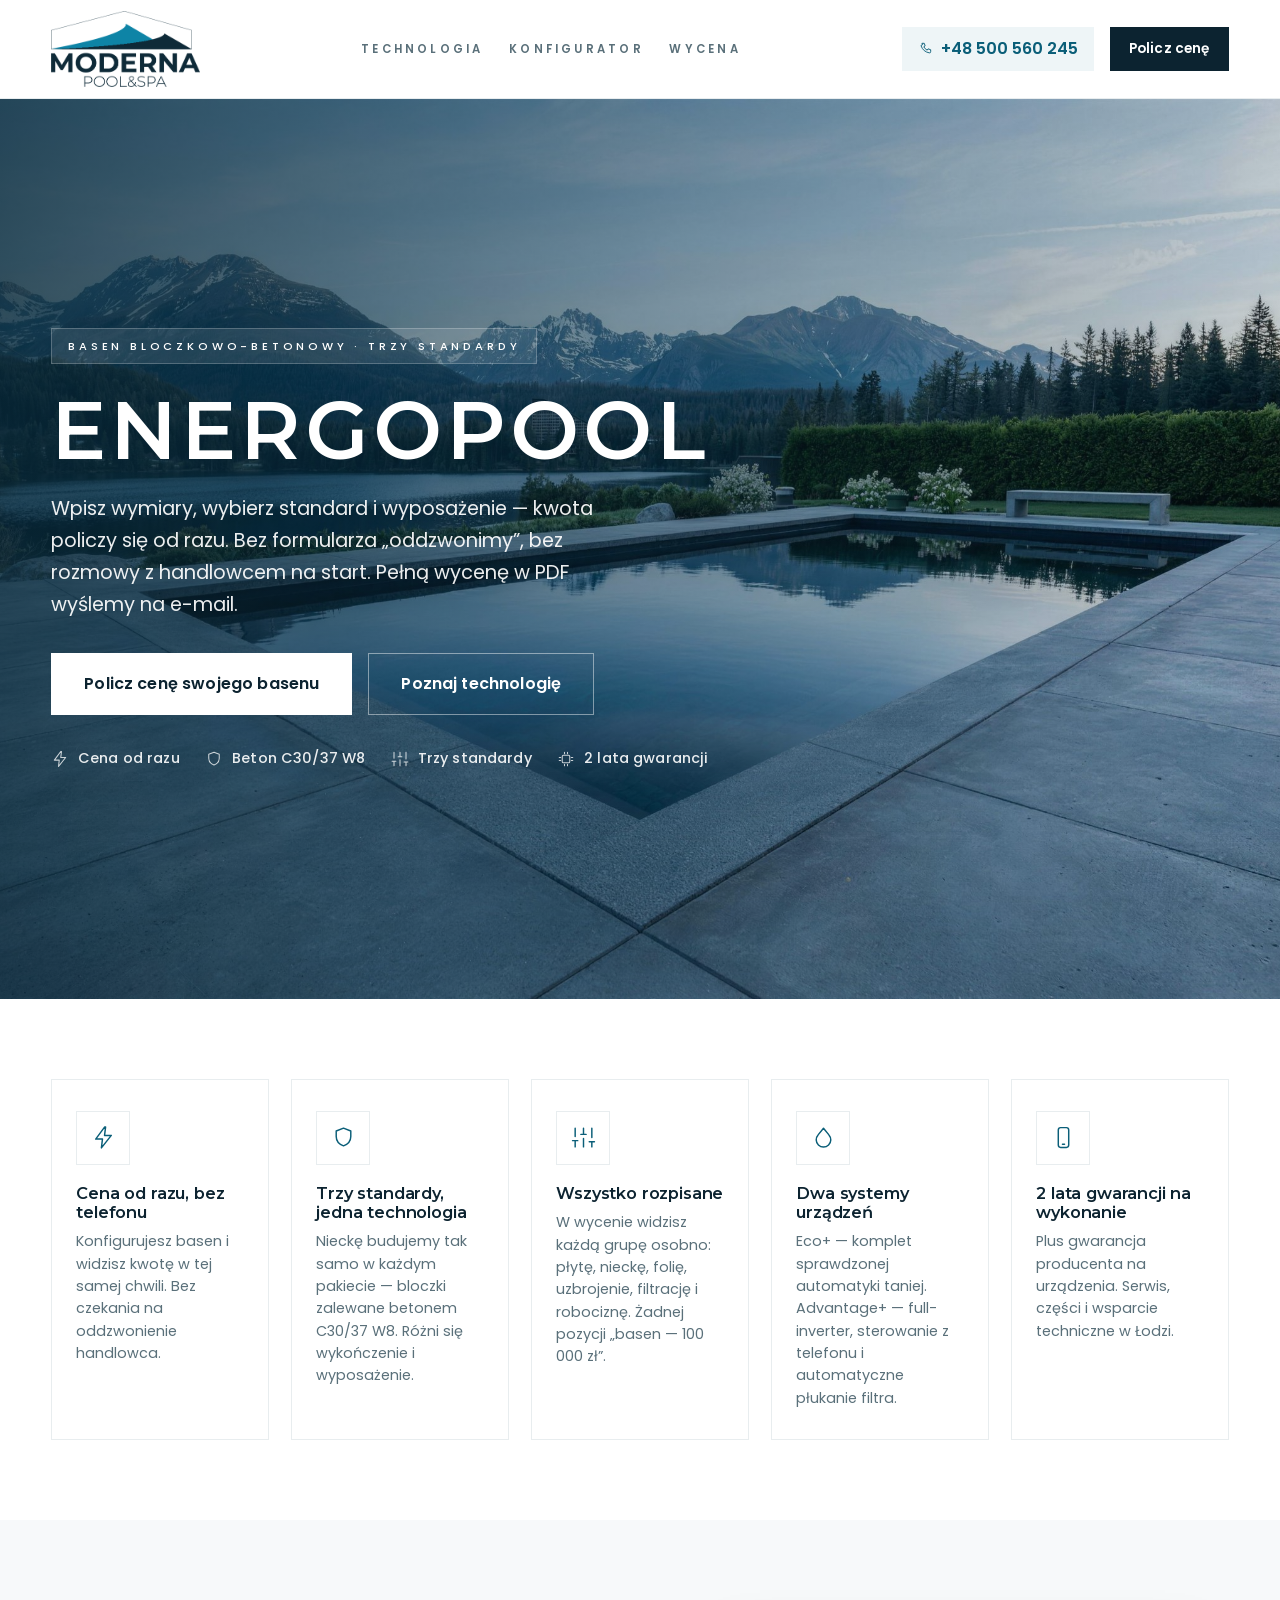
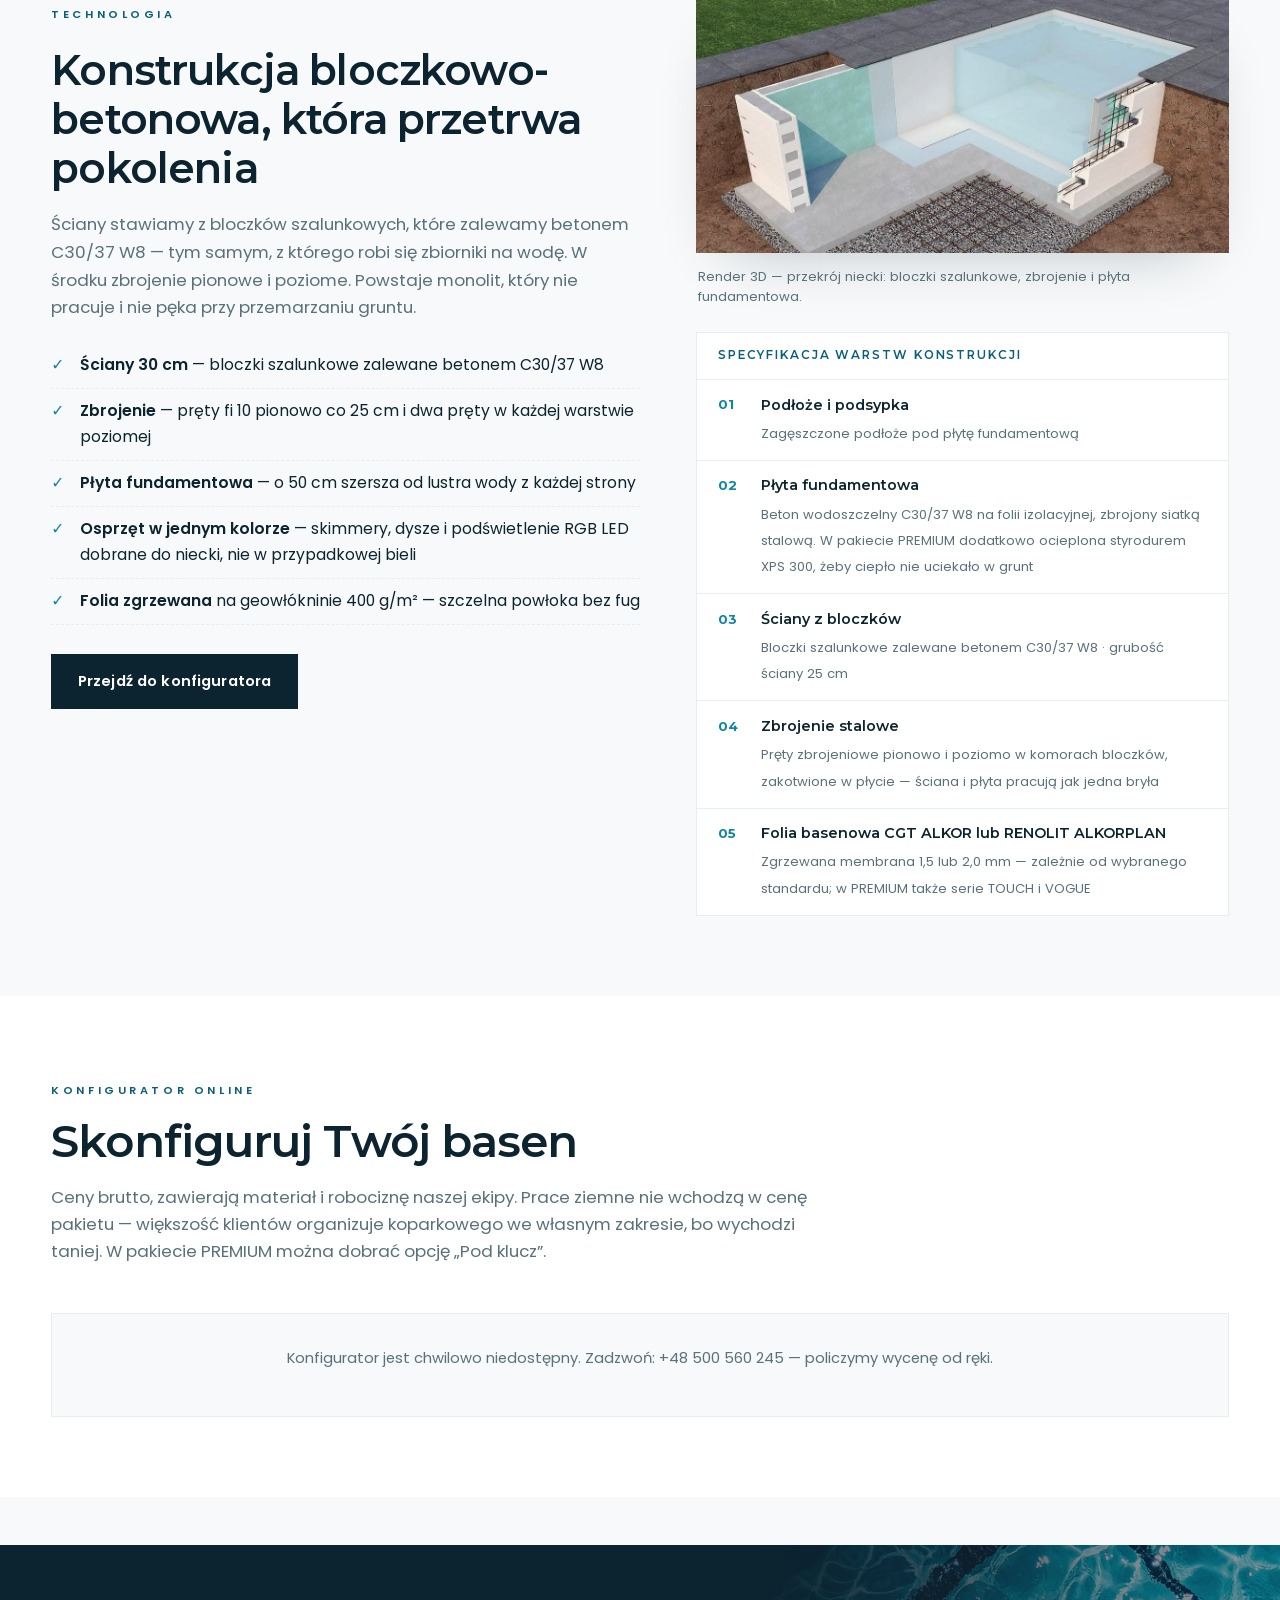
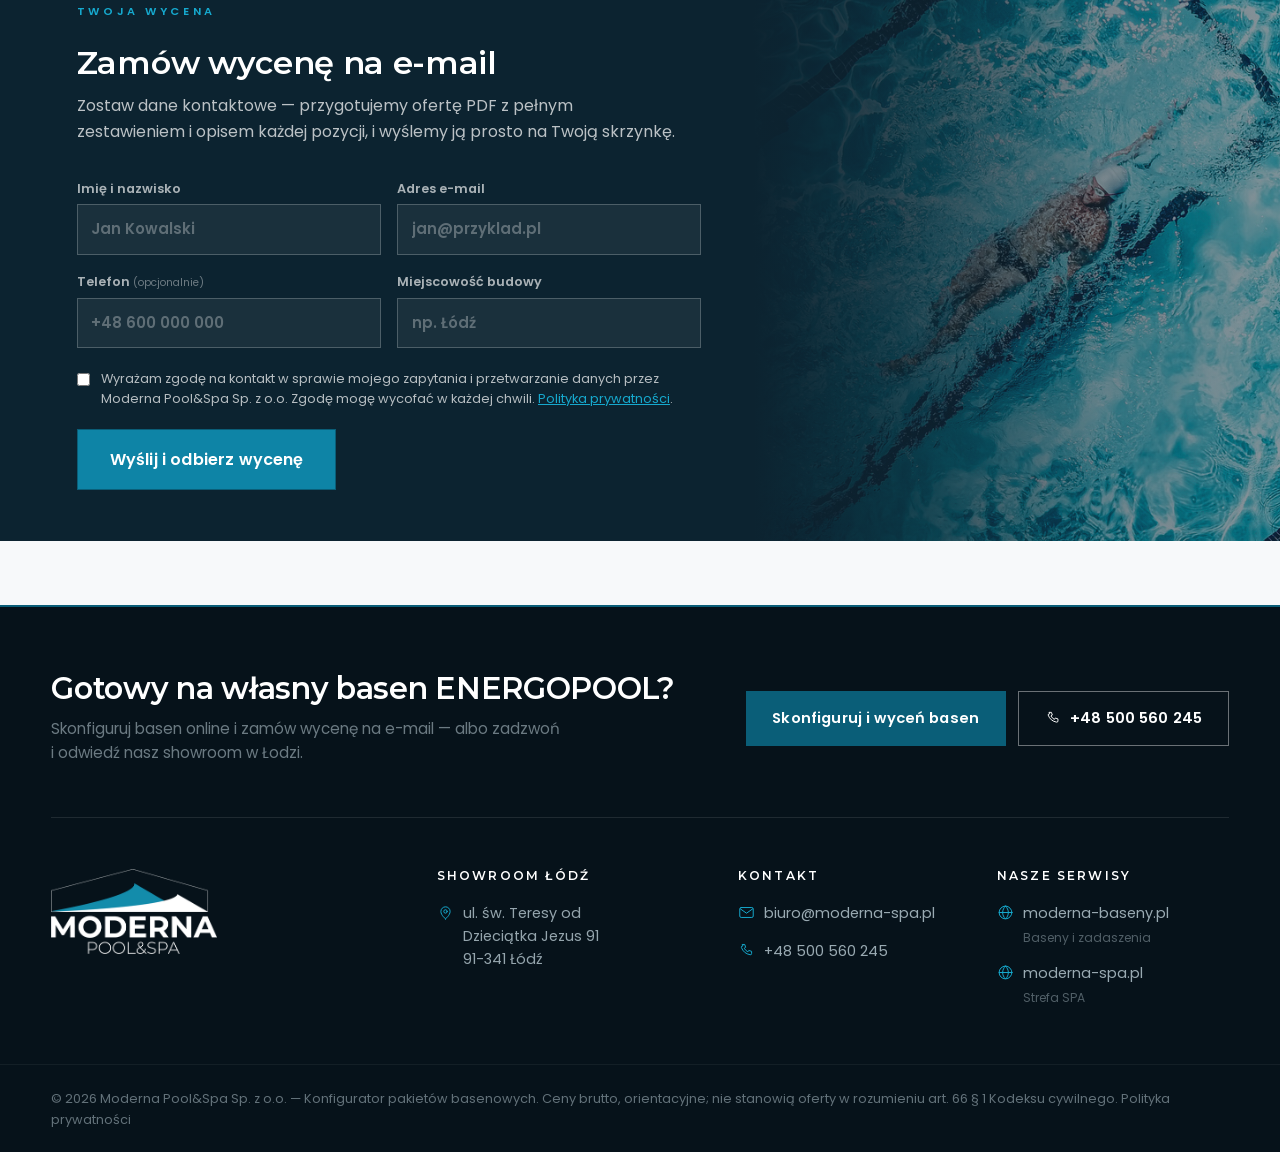
==== pakiety/index.html @ 6fb098bb "feat(pakiety): folie w basenie, wizualizatory CGT i RENOLIT, kolory osprzetu, poprawki UI - ZDJECIE " ====
<!DOCTYPE html>
<html lang="pl">
<head>
<meta charset="UTF-8">
<meta name="viewport" content="width=device-width, initial-scale=1.0">
<title>Baseny betonowe — trzy standardy, wycena online | Moderna Pool&amp;Spa</title>
<meta name="description" content="Basen bloczkowo-betonowy w trzech standardach: BASIC, STANDARD i PREMIUM. Skonfiguruj wymiary i wyposażenie, zobacz cenę od razu i odbierz pełną wycenę w PDF.">
<link rel="stylesheet" href="../assets/fonts/fonts.css">
<link rel="stylesheet" href="../styles.css?v=21">
<link rel="stylesheet" href="pakiety.css?v=5">
</head>
<body>

<!-- ================= HEADER ================= -->
<header class="site-header" id="top">
  <div class="container header-inner">
    <a href="#top" class="brand">
      <img src="../assets/logo-dark.png" alt="Moderna Pool&Spa" class="brand-mark">
    </a>
    <nav class="main-nav">
      <a href="#technologia">Technologia</a>
      <a href="#konfigurator">Konfigurator</a>
      <a href="#wycena">Wycena</a>
    </nav>
    <div class="header-actions">
      <a href="tel:+48500560245" class="header-phone">
        <span class="ico" data-icon="phone"></span> +48 500 560 245
      </a>
      <a href="#konfigurator" class="btn btn-primary btn-sm">Policz cenę</a>
    </div>
  </div>
</header>

<!-- ================= HERO ================= -->
<section class="hero" style="background-image:url('../assets/hero-energopool.jpg')">
  <div class="hero-overlay"></div>
  <div class="container">
    <div class="hero-content">
      <span class="hero-kicker">Basen bloczkowo-betonowy · trzy standardy</span>
      <h1>ENERGOPOOL</h1>
      <p class="hero-lead">Wpisz wymiary, wybierz standard i wyposażenie — kwota policzy się od razu.
        Bez formularza „oddzwonimy”, bez rozmowy z handlowcem na start. Pełną wycenę w PDF wyślemy na e-mail.</p>
      <div class="hero-cta">
        <a href="#konfigurator" class="btn btn-primary btn-lg">Policz cenę swojego basenu</a>
        <a href="#technologia" class="btn btn-ghost btn-lg">Poznaj technologię</a>
      </div>
      <ul class="hero-badges">
        <li><span class="ico" data-icon="bolt"></span> Cena od razu</li>
        <li><span class="ico" data-icon="shield"></span> Beton C30/37 W8</li>
        <li><span class="ico" data-icon="sliders"></span> Trzy standardy</li>
        <li><span class="ico" data-icon="cpu"></span> 2 lata gwarancji</li>
      </ul>
    </div>
  </div>
</section>

<!-- ================= FEATURES ================= -->
<section class="features">
  <div class="container">
    <div class="feature-grid">
      <div class="feature"><div class="f-ico"><span class="ico" data-icon="bolt"></span></div><h3>Cena od razu, bez telefonu</h3><p>Konfigurujesz basen i widzisz kwotę w tej samej chwili. Bez czekania na oddzwonienie handlowca.</p></div>
      <div class="feature"><div class="f-ico"><span class="ico" data-icon="shield"></span></div><h3>Trzy standardy, jedna technologia</h3><p>Nieckę budujemy tak samo w każdym pakiecie — bloczki zalewane betonem C30/37 W8. Różni się wykończenie i wyposażenie.</p></div>
      <div class="feature"><div class="f-ico"><span class="ico" data-icon="sliders"></span></div><h3>Wszystko rozpisane</h3><p>W wycenie widzisz każdą grupę osobno: płytę, nieckę, folię, uzbrojenie, filtrację i robociznę. Żadnej pozycji „basen — 100 000 zł”.</p></div>
      <div class="feature"><div class="f-ico"><span class="ico" data-icon="droplet"></span></div><h3>Dwa systemy urządzeń</h3><p>Eco+ — komplet sprawdzonej automatyki taniej. Advantage+ — full-inverter, sterowanie z telefonu i automatyczne płukanie filtra.</p></div>
      <div class="feature"><div class="f-ico"><span class="ico" data-icon="smartphone"></span></div><h3>2 lata gwarancji na wykonanie</h3><p>Plus gwarancja producenta na urządzenia. Serwis, części i wsparcie techniczne w Łodzi.</p></div>
    </div>
  </div>
</section>

<!-- ================= TECHNOLOGIA ================= -->
<section class="tech" id="technologia">
  <div class="container tech-inner">
    <div class="tech-text">
      <span class="section-kicker">Technologia</span>
      <h2>Konstrukcja bloczkowo-betonowa, która przetrwa pokolenia</h2>
      <p>Ściany stawiamy z bloczków szalunkowych, które zalewamy betonem C30/37 W8 — tym samym,
        z którego robi się zbiorniki na wodę. W środku zbrojenie pionowe i poziome. Powstaje monolit,
        który nie pracuje i nie pęka przy przemarzaniu gruntu.</p>
      <ul class="tech-list">
        <li><strong>Ściany 30 cm</strong> — bloczki szalunkowe zalewane betonem C30/37 W8</li>
        <li><strong>Zbrojenie</strong> — pręty fi 10 pionowo co 25 cm i dwa pręty w każdej warstwie poziomej</li>
        <li><strong>Płyta fundamentowa</strong> — o 50 cm szersza od lustra wody z każdej strony</li>
        <li><strong>Osprzęt w jednym kolorze</strong> — skimmery, dysze i podświetlenie RGB LED dobrane do niecki, nie w przypadkowej bieli</li>
        <li><strong>Folia zgrzewana</strong> na geowłókninie 400 g/m² — szczelna powłoka bez fug</li>
      </ul>
      <a href="#konfigurator" class="btn btn-primary">Przejdź do konfiguratora</a>
    </div>
    <div class="tech-media">
      <img src="../assets/konstrukcja.jpg" alt="Render 3D przekroju niecki basenowej w technologii bloczkowo-betonowej">
      <p class="tech-caption">Render 3D — przekrój niecki: bloczki szalunkowe, zbrojenie i płyta fundamentowa.</p>
      <div class="layers">
        <h4 class="layers-title">Specyfikacja warstw konstrukcji</h4>
        <ol class="layers-list">
          <li><span class="ln">01</span><div class="lc"><strong>Podłoże i podsypka</strong><span>Zagęszczone podłoże pod płytę fundamentową</span></div></li>
          <li><span class="ln">02</span><div class="lc"><strong>Płyta fundamentowa</strong><span>Beton wodoszczelny C30/37 W8 na folii izolacyjnej, zbrojony siatką stalową. W pakiecie PREMIUM dodatkowo ocieplona styrodurem XPS 300, żeby ciepło nie uciekało w grunt</span></div></li>
          <li><span class="ln">03</span><div class="lc"><strong>Ściany z bloczków</strong><span>Bloczki szalunkowe zalewane betonem C30/37 W8 · grubość ściany 25 cm</span></div></li>
          <li><span class="ln">04</span><div class="lc"><strong>Zbrojenie stalowe</strong><span>Pręty zbrojeniowe pionowo i poziomo w komorach bloczków, zakotwione w płycie — ściana i płyta pracują jak jedna bryła</span></div></li>
          <li><span class="ln">05</span><div class="lc"><strong>Folia basenowa CGT ALKOR lub RENOLIT ALKORPLAN</strong><span>Zgrzewana membrana 1,5 lub 2,0 mm — zależnie od wybranego standardu; w PREMIUM także serie TOUCH i VOGUE</span></div></li>
        </ol>
      </div>
    </div>
  </div>
</section>

<!-- ================= KONFIGURATOR ================= -->
<section class="configurator" id="konfigurator">
  <div class="container">
    <div class="section-head">
      <span class="section-kicker">Konfigurator online</span>
      <h2>Skonfiguruj Twój basen</h2>
      <p>Ceny brutto, zawierają materiał i robociznę naszej ekipy. Prace ziemne nie wchodzą w cenę
        pakietu — większość klientów organizuje koparkowego we własnym zakresie, bo wychodzi taniej.
        W pakiecie PREMIUM można dobrać opcję „Pod klucz”.</p>
    </div>

    <div class="config-layout">
      <div class="config-main" id="kroki">
        <!-- Kroki renderuje pakiety.js po pobraniu katalogu z API -->
        <div class="step pk-loading" id="ladowanie"><p class="step-sub">Wczytuję konfigurator…</p></div>
      </div>
    </div>
  </div>
</section>

<!-- Pasek ceny — trzyma się dołu ekranu, żeby kwota była widoczna przy każdym kroku.
     Zastępuje boczną kolumnę, która nie mieści się w układzie pełnej szerokości. -->
<div class="pk-pasek" id="pasekCeny" hidden>
  <div class="container pk-pasek-inner">
    <div class="pk-pasek-opis">
      <strong id="sumStandard">ENERGOPOOL</strong>
      <span id="sumWymiar">—</span>
    </div>
    <div class="pk-pasek-cena">
      <span>Razem brutto</span>
      <strong id="sumBrutto">—</strong>
    </div>
    <a href="#wycena" class="btn btn-primary">Odbierz wycenę w PDF</a>
  </div>
  <div class="lead-err sum-err" id="sumErr" hidden></div>
</div>

<!-- ================= ZAMÓWIENIE WYCENY ================= -->
<section class="pk-order" id="wycena">
  <div class="container">
    <div class="order-cta">
      <div class="order-inner">
        <div class="order-head">
          <span class="section-kicker">Twoja wycena</span>
          <h3>Zamów wycenę na e-mail</h3>
          <p id="ordPodsumowanie">Zostaw dane kontaktowe — przygotujemy ofertę PDF z pełnym zestawieniem
            i opisem każdej pozycji, i wyślemy ją prosto na Twoją skrzynkę.</p>
        </div>

        <form class="order-form" id="orderForm" novalidate>
          <!-- honeypot anty-bot: niewidoczny dla ludzi; boty wypełniają to pole → serwer odrzuca -->
          <input type="text" id="ordFirma" name="firma" tabindex="-1" autocomplete="off" aria-hidden="true"
                 style="position:absolute;left:-9999px;width:1px;height:1px;opacity:0;pointer-events:none">
          <div class="order-fields">
            <label>Imię i nazwisko
              <input type="text" id="ordName" autocomplete="name" placeholder="Jan Kowalski"></label>
            <label>Adres e-mail
              <input type="email" id="ordEmail" autocomplete="email" placeholder="jan@przyklad.pl"></label>
            <label>Telefon <small>(opcjonalnie)</small>
              <input type="tel" id="ordPhone" autocomplete="tel" placeholder="+48 600 000 000"></label>
            <label>Miejscowość budowy
              <input type="text" id="ordLoc" autocomplete="address-level2" placeholder="np. Łódź"></label>
          </div>
          <label class="consent"><input type="checkbox" id="ordRodo">
            <span>Wyrażam zgodę na kontakt w sprawie mojego zapytania i przetwarzanie danych przez
              Moderna Pool&amp;Spa Sp. z o.o. Zgodę mogę wycofać w każdej chwili.
              <a href="../polityka-prywatnosci.html" target="_blank" rel="noopener">Polityka prywatności</a>.</span>
          </label>
          <div class="lead-err" id="ordErr" hidden></div>
          <button type="submit" class="btn btn-primary btn-lg" id="ordSubmit">Wyślij i odbierz wycenę</button>
        </form>

        <div class="order-done" id="orderDone" hidden>
          <h3>Sprawdź skrzynkę e-mail</h3>
          <p>Wysłaliśmy do Ciebie wiadomość z linkiem potwierdzającym. Kliknij go, a od razu prześlemy
             pełną ofertę PDF dla konfiguracji, którą wybrałeś. Zajrzyj też do folderu SPAM.</p>
        </div>
      </div>
      <div class="order-media"></div>
    </div>
  </div>
</section>

<!-- ================= STOPKA ================= -->
<footer class="site-footer">
  <div class="container">
    <div class="footer-cta">
      <div class="footer-cta-text">
        <h3>Gotowy na własny basen ENERGOPOOL?</h3>
        <p>Skonfiguruj basen online i&nbsp;zamów wycenę na e-mail — albo zadzwoń i&nbsp;odwiedź nasz showroom w&nbsp;Łodzi.</p>
      </div>
      <div class="footer-cta-actions">
        <a href="#konfigurator" class="btn btn-primary">Skonfiguruj i wyceń basen</a>
        <a href="tel:+48500560245" class="btn btn-ghost"><span class="ico" data-icon="phone"></span> +48 500 560 245</a>
      </div>
    </div>
  </div>
  <div class="container footer-inner">
    <div class="footer-brand">
      <img src="../assets/img_002.png" alt="Moderna Pool&Spa" class="brand-mark">
    </div>
    <div class="footer-col">
      <h4>Showroom Łódź</h4>
      <div class="footer-addr">
        <span class="ico" data-icon="pin"></span>
        <address>ul. św. Teresy od Dzieciątka&nbsp;Jezus&nbsp;91<br>91-341 Łódź</address>
      </div>
    </div>
    <div class="footer-col">
      <h4>Kontakt</h4>
      <ul class="footer-list">
        <li><span class="ico" data-icon="mail"></span><a href="mailto:biuro@moderna-spa.pl">biuro@moderna-spa.pl</a></li>
        <li><span class="ico" data-icon="phone"></span><a href="tel:+48500560245">+48 500 560 245</a></li>
      </ul>
    </div>
    <div class="footer-col">
      <h4>Nasze serwisy</h4>
      <ul class="footer-list">
        <li><span class="ico" data-icon="globe"></span><a class="footer-site" href="https://moderna-baseny.pl" target="_blank" rel="noopener">moderna-baseny.pl<small>Baseny i zadaszenia</small></a></li>
        <li><span class="ico" data-icon="globe"></span><a class="footer-site" href="https://moderna-spa.pl" target="_blank" rel="noopener">moderna-spa.pl<small>Strefa SPA</small></a></li>
      </ul>
    </div>
  </div>
  <div class="footer-bottom"><div class="container">
    © <span id="year"></span> Moderna Pool&amp;Spa Sp. z o.o. — Konfigurator pakietów basenowych.
    Ceny brutto, orientacyjne; nie stanowią oferty w rozumieniu art. 66 § 1 Kodeksu cywilnego.
    <a href="../polityka-prywatnosci.html">Polityka prywatności</a>
  </div></div>
</footer>

<script src="pakiety.js?v=6"></script>
</body>
</html>
---- assets/fonts/fonts.css ----
/* Montserrat 500 latin-ext */
@font-face {
  font-family: 'Montserrat';
  font-style: normal;
  font-weight: 500;
  font-display: swap;
  src: url(./montserrat-500-latin-ext.woff2) format('woff2');
  unicode-range: U+0100-02BA, U+02BD-02C5, U+02C7-02CC, U+02CE-02D7, U+02DD-02FF, U+0304, U+0308, U+0329, U+1D00-1DBF, U+1E00-1E9F, U+1EF2-1EFF, U+2020, U+20A0-20AB, U+20AD-20C0, U+2113, U+2C60-2C7F, U+A720-A7FF;
}
/* Montserrat 500 latin */
@font-face {
  font-family: 'Montserrat';
  font-style: normal;
  font-weight: 500;
  font-display: swap;
  src: url(./montserrat-500-latin.woff2) format('woff2');
  unicode-range: U+0000-00FF, U+0131, U+0152-0153, U+02BB-02BC, U+02C6, U+02DA, U+02DC, U+0304, U+0308, U+0329, U+2000-206F, U+20AC, U+2122, U+2191, U+2193, U+2212, U+2215, U+FEFF, U+FFFD;
}
/* Montserrat 600 latin-ext */
@font-face {
  font-family: 'Montserrat';
  font-style: normal;
  font-weight: 600;
  font-display: swap;
  src: url(./montserrat-600-latin-ext.woff2) format('woff2');
  unicode-range: U+0100-02BA, U+02BD-02C5, U+02C7-02CC, U+02CE-02D7, U+02DD-02FF, U+0304, U+0308, U+0329, U+1D00-1DBF, U+1E00-1E9F, U+1EF2-1EFF, U+2020, U+20A0-20AB, U+20AD-20C0, U+2113, U+2C60-2C7F, U+A720-A7FF;
}
/* Montserrat 600 latin */
@font-face {
  font-family: 'Montserrat';
  font-style: normal;
  font-weight: 600;
  font-display: swap;
  src: url(./montserrat-600-latin.woff2) format('woff2');
  unicode-range: U+0000-00FF, U+0131, U+0152-0153, U+02BB-02BC, U+02C6, U+02DA, U+02DC, U+0304, U+0308, U+0329, U+2000-206F, U+20AC, U+2122, U+2191, U+2193, U+2212, U+2215, U+FEFF, U+FFFD;
}
/* Montserrat 700 latin-ext */
@font-face {
  font-family: 'Montserrat';
  font-style: normal;
  font-weight: 700;
  font-display: swap;
  src: url(./montserrat-700-latin-ext.woff2) format('woff2');
  unicode-range: U+0100-02BA, U+02BD-02C5, U+02C7-02CC, U+02CE-02D7, U+02DD-02FF, U+0304, U+0308, U+0329, U+1D00-1DBF, U+1E00-1E9F, U+1EF2-1EFF, U+2020, U+20A0-20AB, U+20AD-20C0, U+2113, U+2C60-2C7F, U+A720-A7FF;
}
/* Montserrat 700 latin */
@font-face {
  font-family: 'Montserrat';
  font-style: normal;
  font-weight: 700;
  font-display: swap;
  src: url(./montserrat-700-latin.woff2) format('woff2');
  unicode-range: U+0000-00FF, U+0131, U+0152-0153, U+02BB-02BC, U+02C6, U+02DA, U+02DC, U+0304, U+0308, U+0329, U+2000-206F, U+20AC, U+2122, U+2191, U+2193, U+2212, U+2215, U+FEFF, U+FFFD;
}
/* Poppins 300 latin-ext */
@font-face {
  font-family: 'Poppins';
  font-style: normal;
  font-weight: 300;
  font-display: swap;
  src: url(./poppins-300-latin-ext.woff2) format('woff2');
  unicode-range: U+0100-02BA, U+02BD-02C5, U+02C7-02CC, U+02CE-02D7, U+02DD-02FF, U+0304, U+0308, U+0329, U+1D00-1DBF, U+1E00-1E9F, U+1EF2-1EFF, U+2020, U+20A0-20AB, U+20AD-20C0, U+2113, U+2C60-2C7F, U+A720-A7FF;
}
/* Poppins 300 latin */
@font-face {
  font-family: 'Poppins';
  font-style: normal;
  font-weight: 300;
  font-display: swap;
  src: url(./poppins-300-latin.woff2) format('woff2');
  unicode-range: U+0000-00FF, U+0131, U+0152-0153, U+02BB-02BC, U+02C6, U+02DA, U+02DC, U+0304, U+0308, U+0329, U+2000-206F, U+20AC, U+2122, U+2191, U+2193, U+2212, U+2215, U+FEFF, U+FFFD;
}
/* Poppins 400 latin-ext */
@font-face {
  font-family: 'Poppins';
  font-style: normal;
  font-weight: 400;
  font-display: swap;
  src: url(./poppins-400-latin-ext.woff2) format('woff2');
  unicode-range: U+0100-02BA, U+02BD-02C5, U+02C7-02CC, U+02CE-02D7, U+02DD-02FF, U+0304, U+0308, U+0329, U+1D00-1DBF, U+1E00-1E9F, U+1EF2-1EFF, U+2020, U+20A0-20AB, U+20AD-20C0, U+2113, U+2C60-2C7F, U+A720-A7FF;
}
/* Poppins 400 latin */
@font-face {
  font-family: 'Poppins';
  font-style: normal;
  font-weight: 400;
  font-display: swap;
  src: url(./poppins-400-latin.woff2) format('woff2');
  unicode-range: U+0000-00FF, U+0131, U+0152-0153, U+02BB-02BC, U+02C6, U+02DA, U+02DC, U+0304, U+0308, U+0329, U+2000-206F, U+20AC, U+2122, U+2191, U+2193, U+2212, U+2215, U+FEFF, U+FFFD;
}
/* Poppins 500 latin-ext */
@font-face {
  font-family: 'Poppins';
  font-style: normal;
  font-weight: 500;
  font-display: swap;
  src: url(./poppins-500-latin-ext.woff2) format('woff2');
  unicode-range: U+0100-02BA, U+02BD-02C5, U+02C7-02CC, U+02CE-02D7, U+02DD-02FF, U+0304, U+0308, U+0329, U+1D00-1DBF, U+1E00-1E9F, U+1EF2-1EFF, U+2020, U+20A0-20AB, U+20AD-20C0, U+2113, U+2C60-2C7F, U+A720-A7FF;
}
/* Poppins 500 latin */
@font-face {
  font-family: 'Poppins';
  font-style: normal;
  font-weight: 500;
  font-display: swap;
  src: url(./poppins-500-latin.woff2) format('woff2');
  unicode-range: U+0000-00FF, U+0131, U+0152-0153, U+02BB-02BC, U+02C6, U+02DA, U+02DC, U+0304, U+0308, U+0329, U+2000-206F, U+20AC, U+2122, U+2191, U+2193, U+2212, U+2215, U+FEFF, U+FFFD;
}
/* Poppins 600 latin-ext */
@font-face {
  font-family: 'Poppins';
  font-style: normal;
  font-weight: 600;
  font-display: swap;
  src: url(./poppins-600-latin-ext.woff2) format('woff2');
  unicode-range: U+0100-02BA, U+02BD-02C5, U+02C7-02CC, U+02CE-02D7, U+02DD-02FF, U+0304, U+0308, U+0329, U+1D00-1DBF, U+1E00-1E9F, U+1EF2-1EFF, U+2020, U+20A0-20AB, U+20AD-20C0, U+2113, U+2C60-2C7F, U+A720-A7FF;
}
/* Poppins 600 latin */
@font-face {
  font-family: 'Poppins';
  font-style: normal;
  font-weight: 600;
  font-display: swap;
  src: url(./poppins-600-latin.woff2) format('woff2');
  unicode-range: U+0000-00FF, U+0131, U+0152-0153, U+02BB-02BC, U+02C6, U+02DA, U+02DC, U+0304, U+0308, U+0329, U+2000-206F, U+20AC, U+2122, U+2191, U+2193, U+2212, U+2215, U+FEFF, U+FFFD;
}
---- styles.css ----
/* ====================== ENERGOPOOL — styl ====================== */
:root{
  --teal:#0E84A6;
  --teal-d:#0A5E78;
  --teal-l:#16A9CE;
  --teal-bg:#EEF5F7;
  --ink:#0C2330;
  --ink-soft:#5A707A;
  --line:#E8EDEF;
  --white:#fff;
  --bg:#F7F9FA;
  --footer:#06121A;
  --gold:#C9A24B;
  --shadow:0 24px 60px -34px rgba(8,28,38,.32);
  --shadow-sm:0 10px 30px -18px rgba(8,28,38,.28);
  --radius:0;
  --radius-lg:0;
}
*{box-sizing:border-box;margin:0;padding:0}
html{scroll-behavior:smooth}
body{
  font-family:'Poppins',system-ui,sans-serif;
  color:var(--ink);background:var(--bg);line-height:1.65;font-weight:400;
  -webkit-font-smoothing:antialiased;
}
h1,h2,h3,h4{font-family:'Montserrat',sans-serif;font-weight:600;line-height:1.18;letter-spacing:-.01em}
img{max-width:100%;display:block}
a{color:inherit;text-decoration:none}
.container{width:min(1600px,92vw);margin:0 auto}

/* ---------- ikony ---------- */
.ico{display:inline-flex;align-items:center;justify-content:center;line-height:0;flex:none}
.ico svg{width:1.1em;height:1.1em;display:block}

/* ---------- buttons ---------- */
.btn{
  display:inline-flex;align-items:center;justify-content:center;gap:.55rem;
  font-family:'Poppins',sans-serif;font-weight:600;font-size:.92rem;letter-spacing:.01em;
  padding:.9rem 1.6rem;border-radius:0;border:1px solid transparent;
  cursor:pointer;transition:.22s ease;white-space:nowrap;
}
.btn-lg{padding:1.05rem 2rem;font-size:1rem}
.btn-sm{padding:.62rem 1.15rem;font-size:.85rem}
.btn-block{width:100%}
.btn-primary{background:var(--ink);color:#fff}
.btn-primary:hover{background:var(--teal-d)}
.btn-ghost{background:transparent;color:var(--ink);border-color:var(--line)}
.btn-ghost:hover{border-color:var(--ink);background:transparent}
.hero .btn-primary{background:#fff;color:var(--ink)}
.hero .btn-primary:hover{background:rgba(255,255,255,.86)}
.hero .btn-ghost{color:#fff;border-color:rgba(255,255,255,.45)}
.hero .btn-ghost:hover{background:rgba(255,255,255,.1);border-color:#fff}

/* ---------- header ---------- */
.site-header{
  position:sticky;top:0;z-index:50;background:rgba(255,255,255,.92);
  backdrop-filter:blur(10px);border-bottom:1px solid var(--line);
}
.header-inner{display:flex;align-items:center;justify-content:space-between;padding:.7rem 0}
.brand{display:flex;align-items:center;gap:.6rem}
.brand-mark{height:76px;width:auto}
.brand-text{font-family:'Montserrat',sans-serif;font-weight:800;font-size:1.05rem;letter-spacing:.04em;color:var(--ink);line-height:1}
.brand-text span{display:block;font-size:.62rem;font-weight:600;letter-spacing:.22em;color:var(--teal)}
.brand-text.light{color:#fff}
.main-nav{display:flex;gap:1.6rem}
.main-nav a{text-transform:uppercase;letter-spacing:.28em;font-size:.72rem;font-weight:600;color:var(--ink-soft)}
.main-nav a:hover{color:var(--teal)}
.header-actions{display:flex;align-items:center;gap:1rem}
.header-phone{display:inline-flex;align-items:center;gap:.4rem;font-weight:700;color:var(--teal-d);background:var(--teal-bg);padding:.55rem 1rem;border-radius:0}
.header-phone .ico{font-size:.9rem}

/* ---------- hero ---------- */
/* Hero zawsze na pełną wysokość ekranu — obraz nie jest przycinany do wąskiego pasa.
   min-height (nie height) pozwala urosnąć, gdy treść jest wyższa niż ekran (mobile). */
.hero{position:relative;background-size:cover;background-position:center;color:#fff;padding:2.5rem 0;min-height:100vh;min-height:100dvh;display:flex;align-items:center}
.hero-overlay{position:absolute;inset:0;background:linear-gradient(105deg,rgba(8,40,55,.82) 0%,rgba(8,40,55,.45) 48%,rgba(8,40,55,.15) 100%)}
.hero .container{position:relative}
.hero-content{max-width:880px}
.hero-kicker{display:inline-block;text-transform:uppercase;letter-spacing:.34em;font-size:.7rem;font-weight:500;background:rgba(255,255,255,.1);border:1px solid rgba(255,255,255,.22);padding:.5rem 1rem;border-radius:0;margin-bottom:1.6rem}
.hero h1{font-size:clamp(3rem,6.4vw,5.2rem);font-weight:600;letter-spacing:.05em;line-height:1}
.hero-lead{font-size:1.22rem;margin:1.3rem 0 2rem;max-width:560px;color:rgba(255,255,255,.92)}
.hero-cta{display:flex;gap:1rem;flex-wrap:wrap}
.hero-badges{list-style:none;display:flex;gap:1.6rem;flex-wrap:wrap;margin-top:2rem;font-weight:500;font-size:.9rem;letter-spacing:.01em}
.hero-badges li{display:inline-flex;align-items:center;gap:.55rem;opacity:.9}
.hero-badges .ico svg{width:18px;height:18px;opacity:.85}

/* ---------- features ---------- */
.features{padding:5rem 0;background:#fff}
.feature-grid{display:grid;grid-template-columns:repeat(5,1fr);gap:1.4rem}
.feature{padding:1.9rem 1.5rem;border:1px solid var(--line);border-radius:var(--radius);background:#fff;transition:.25s}
.feature:hover{border-color:var(--ink-soft)}
.f-ico{width:54px;height:54px;border:1px solid var(--line);border-radius:0;display:grid;place-items:center;color:var(--teal-d);margin-bottom:1.2rem}
.f-ico .ico svg{width:25px;height:25px}
.feature h3{font-size:1.02rem;margin-bottom:.5rem;font-weight:600;letter-spacing:-.01em}
.feature p{font-size:.9rem;color:var(--ink-soft);line-height:1.55}

/* ---------- section heads ---------- */
.section-kicker{display:inline-block;text-transform:uppercase;letter-spacing:.32em;font-size:.7rem;font-weight:600;color:var(--teal-d);margin-bottom:1rem}
.section-head{text-align:left;max-width:760px;margin:0 0 3rem}
.section-head h2{font-size:clamp(2rem,3.7vw,2.8rem);font-weight:600;letter-spacing:-.02em}
.section-head p{color:var(--ink-soft);margin-top:1rem;font-size:1.05rem;line-height:1.6}

/* ---------- technologia ---------- */
.tech{padding:5rem 0;background:var(--bg)}
.tech-inner{display:grid;grid-template-columns:1.05fr .95fr;gap:3.5rem;align-items:start}
.tech-text h2{font-size:clamp(1.9rem,3.4vw,2.6rem);margin:.4rem 0 1.1rem;font-weight:600;letter-spacing:-.02em}
.tech-text>p{color:var(--ink-soft);font-size:1.05rem;margin-bottom:1.3rem}
.tech-list{list-style:none;margin-bottom:1.8rem}
.tech-list li{padding:.6rem 0 .6rem 1.8rem;position:relative;border-bottom:1px dashed var(--line);font-size:.98rem}
.tech-list li::before{content:"✓";position:absolute;left:0;top:.55rem;color:var(--teal);font-weight:800}
.tech-media img{border-radius:var(--radius-lg);box-shadow:var(--shadow);width:100%}
.tech-caption{font-size:.82rem;color:var(--ink-soft);margin-top:.9rem;line-height:1.5;padding-left:.1rem}
.layers{margin-top:1.6rem;border:1px solid var(--line);background:#fff}
.layers-title{font-family:'Montserrat',sans-serif;font-size:.74rem;text-transform:uppercase;letter-spacing:.16em;font-weight:600;color:var(--teal-d);padding:1rem 1.3rem;border-bottom:1px solid var(--line)}
.layers-list{list-style:none}
.layers-list li{display:flex;gap:1rem;padding:.85rem 1.3rem;border-bottom:1px solid var(--line)}
.layers-list li:last-child{border-bottom:none}
.layers-list .ln{font-family:'Montserrat',sans-serif;font-size:.82rem;font-weight:700;color:var(--teal);min-width:1.7rem;padding-top:.05rem}
.layers-list .lc strong{display:block;font-family:'Montserrat',sans-serif;font-size:.9rem;font-weight:600;color:var(--ink);margin-bottom:.15rem}
.layers-list .lc span{font-size:.82rem;color:var(--ink-soft);line-height:1.45}

/* ---------- configurator ---------- */
.configurator{padding:5rem 0;background:#fff}
.config-layout{display:block}
.config-main{display:flex;flex-direction:column;gap:1.6rem}
.step{background:var(--bg);border:1px solid var(--line);border-radius:var(--radius-lg);padding:1.8rem}
.step-note{display:flex;gap:.85rem;align-items:flex-start;margin-top:1.2rem;padding:.9rem 1.1rem;background:var(--teal-bg);border:1px solid var(--line);border-left:3px solid var(--teal)}
.step-note .sn-ic{flex:none;color:var(--teal-d);margin-top:.05rem}
.step-note .sn-ic svg{width:20px;height:20px;display:block}
.step-note p{font-size:.86rem;color:var(--ink-soft);line-height:1.5}
.step-note strong{color:var(--ink);font-weight:600}
.step-head{display:flex;align-items:center;gap:.8rem;margin-bottom:.4rem}
.step-num{width:32px;height:32px;flex:none;border-radius:0;background:var(--teal);color:#fff;font-weight:800;display:grid;place-items:center;font-family:'Montserrat',sans-serif;font-size:.95rem}
.step-head h3{font-size:1.2rem}
.step-sub{color:var(--ink-soft);font-size:.92rem;margin:.2rem 0 1.1rem}
.step-banner{display:block;width:100%;height:210px;object-fit:cover;border:1px solid var(--line);margin:0 0 1.2rem}

/* size grid */
.size-grid{display:grid;grid-template-columns:repeat(4,1fr);gap:.7rem;margin:1.1rem 0}
.size-tile{border:2px solid var(--line);background:#fff;border-radius:0;padding:.9rem .6rem;text-align:center;cursor:pointer;transition:.16s}
.size-tile:hover{border-color:var(--teal-l)}
.size-tile.active{border-color:var(--teal);background:var(--teal-bg);box-shadow:var(--shadow-sm)}
.size-tile .st-dim{font-family:'Montserrat',sans-serif;font-weight:700;font-size:1.05rem}
.size-tile .st-area{font-size:.78rem;color:var(--ink-soft)}
.size-tile .st-price{font-size:.8rem;font-weight:700;color:var(--teal-d);margin-top:.3rem}

/* spec panel */
.spec-panel{background:#fff;border:1px solid var(--line);padding:1.5rem;margin-top:.4rem}
.spec-panel .sp-title{font-family:'Montserrat',sans-serif;font-weight:600;font-size:.95rem;color:var(--teal-d);margin-bottom:1.1rem}
.spec-grid{display:grid;grid-template-columns:repeat(2,1fr);gap:1px;background:var(--line);border:1px solid var(--line)}
.spec-item{background:#fff;display:flex;flex-direction:column;gap:.3rem;padding:.9rem 1.1rem;min-width:0}
.spec-item .sl{font-size:.72rem;letter-spacing:.05em;text-transform:uppercase;color:var(--ink-soft)}
.spec-item .sv{font-family:'Montserrat',sans-serif;font-size:.92rem;font-weight:600;color:var(--ink);line-height:1.3}

/* option grids */
.opt-grid{display:flex;flex-direction:column;gap:.9rem}
.opt{display:flex;align-items:center;gap:1.4rem;border:2px solid var(--line);background:#fff;padding:1.1rem 1.3rem;cursor:pointer;transition:.16s}
.opt:hover{border-color:var(--teal-l)}
.opt.active{border-color:var(--teal);background:var(--teal-bg)}
.opt-img{width:150px;height:118px;flex:none;object-fit:contain;background:#fff;border:1px solid var(--line);padding:8px}
/* sekcja "Płyta i pomieszczenie techniczne" — zdjęcia scen wypełniają ramkę */
#groundGrid .opt-img{object-fit:cover;padding:0}
.opt-img-empty{display:grid;place-items:center;font-size:1.9rem;color:var(--teal-l)}
.opt-body{flex:1;min-width:0}
.opt-name{font-family:'Montserrat',sans-serif;font-weight:600;font-size:1.02rem;line-height:1.3}
.opt-hint{font-size:.9rem;color:var(--ink-soft);margin-top:.35rem;line-height:1.5;max-width:60ch}
.opt-desc{font-size:.8rem;color:#93A3AB;margin-top:.35rem;line-height:1.4;letter-spacing:.01em}
.opt-price{flex:none;font-family:'Montserrat',sans-serif;font-weight:700;font-size:1.05rem;color:var(--teal-d);text-align:right;white-space:nowrap;padding-left:1rem}
.opt-price.free{color:#2e8b57}
.opt-check{flex:none;width:24px;height:24px;border:2px solid var(--line);display:grid;place-items:center;font-size:.8rem;color:#fff}
.opt.active .opt-check{background:var(--teal);border-color:var(--teal)}
.opt.active .opt-check::after{content:"✓"}

/* pod-opcja (dodatek podpięty pod pozycję główną): mniejsza, wcięta, bez zdjęcia */
.opt-addon{margin-top:-.5rem;margin-left:2.6rem;padding:.6rem 1.1rem;border:1px solid var(--line);border-left:2px solid var(--teal);background:#fbfcfd;gap:.9rem}
.opt-addon .opt-name{font-size:.9rem}
.opt-addon .opt-desc{margin-top:.1rem;font-size:.77rem}
.opt-addon .opt-check{width:20px;height:20px}
/* Pozycja wymuszona (płyta pod pomieszczenie podziemne) — zawsze zaznaczona, nieklikalna. */
.opt-locked{cursor:default}
.opt-auto{display:inline-block;margin-left:.45rem;padding:.08rem .45rem;border-radius:2px;font-family:'Montserrat',sans-serif;font-size:.6rem;font-weight:700;letter-spacing:.06em;text-transform:uppercase;background:var(--teal);color:#fff;vertical-align:middle}
#heatAddonGrid{margin-top:.9rem}

/* foil grid */
.foil-grid{display:grid;grid-template-columns:repeat(5,1fr);gap:.7rem}
.foil{cursor:pointer;border-radius:0;overflow:hidden;border:3px solid transparent;transition:.16s;background:#fff}
.foil img{aspect-ratio:1.4/1;object-fit:cover;width:100%}
.foil span{display:block;text-align:center;font-size:.78rem;font-weight:600;padding:.35rem 0}
.foil:hover{border-color:var(--teal-l)}
.foil.active{border-color:var(--teal);box-shadow:var(--shadow-sm)}
/* Zdjęcie przykładowej realizacji wybranego koloru — na całą szerokość treści, pod sampli.
   Stała proporcja (obrazy 1400×500) trzyma wysokość → brak skoku przy podmianie koloru;
   opacity-transition daje płynny fade. */
.foil-example{margin-top:1.4rem}
.foil-ex{margin:0}
.foil-ex img{display:block;width:100%;aspect-ratio:1400/500;height:auto;object-fit:cover;border:1px solid var(--line);background:var(--teal-bg);transition:opacity .35s ease}
.foil-ex img.is-loading{opacity:.35}
.foil-ex figcaption{margin-top:.6rem;font-size:.82rem;color:var(--ink-soft,#5A707A)}
.foil-ex figcaption strong{color:var(--teal-d);font-weight:700}
/* Link do wizualizatora RENOLIT — dobrze widoczny box pod kolorami folii */
.foil-visualizer{display:flex;align-items:center;gap:1.2rem;margin-top:1.4rem;padding:1.1rem 1.4rem;background:var(--teal-bg);border:1px solid var(--teal);border-left-width:3px;text-decoration:none;color:var(--ink);transition:.18s}
.foil-visualizer:hover{background:#E2EFF2}
.fv-ic{flex:none;width:46px;height:46px;display:grid;place-items:center;background:#fff;color:var(--teal-d);border:1px solid var(--teal)}
.fv-ic svg{width:24px;height:24px}
.fv-text{flex:1;min-width:0;display:flex;flex-direction:column;gap:.25rem}
.fv-text strong{font-family:'Montserrat',sans-serif;font-weight:600;font-size:1.02rem;line-height:1.25}
.fv-text>span{font-size:.9rem;color:var(--ink-soft);line-height:1.45}
.fv-cta{flex:none;display:inline-flex;align-items:center;gap:.5rem;font-family:'Montserrat',sans-serif;font-weight:600;font-size:.9rem;color:#fff;background:var(--teal);padding:.72rem 1.15rem;white-space:nowrap}
.foil-visualizer:hover .fv-cta{background:var(--teal-d)}
.fv-cta svg{width:16px;height:16px}
@media(max-width:640px){.foil-visualizer{flex-wrap:wrap;gap:.9rem}.fv-cta{width:100%;justify-content:center}}

/* summary */
.config-summary{position:sticky;top:84px}
.summary-inner{background:#fff;border:1px solid var(--line);border-radius:var(--radius-lg);box-shadow:var(--shadow);overflow:hidden}
.summary-head{background:var(--ink);color:#fff;padding:1.2rem 1.4rem;display:flex;flex-direction:column;gap:.2rem}
.summary-head span{font-size:.78rem;letter-spacing:.16em;text-transform:uppercase;opacity:.7}
.summary-head strong{font-family:'Montserrat',sans-serif;font-size:1.3rem}
.summary-items{list-style:none;padding:1rem 1.4rem;max-height:340px;overflow:auto}
.summary-items li{display:flex;justify-content:space-between;gap:.8rem;font-size:.88rem;padding:.45rem 0;border-bottom:1px dashed var(--line)}
.summary-items li.base{font-weight:700}
.summary-items li .si-name{color:var(--ink-soft)}
.summary-items li.base .si-name{color:var(--ink)}
.summary-items li .si-price{font-weight:700;white-space:nowrap}
.summary-total{display:flex;justify-content:space-between;align-items:center;padding:1.1rem 1.4rem;background:var(--teal-bg)}
.summary-total span{font-size:.82rem;text-transform:uppercase;letter-spacing:.1em;color:var(--ink-soft);font-weight:700}
.summary-total strong{font-family:'Montserrat',sans-serif;font-size:1.5rem;color:var(--teal-d);white-space:nowrap}
.summary-total span{flex:1;min-width:0}
.summary-actions{padding:1.1rem 1.4rem;display:flex;flex-direction:column;gap:.6rem}
.summary-note{padding:0 1.4rem 1.3rem;font-size:.72rem;color:var(--ink-soft)}

/* --- Zamówienie wyceny (pełna szerokość, ciemna karta) --- */
.order-cta{margin-top:3rem;background:var(--ink);color:#fff;padding:clamp(2rem,4vw,3.6rem);display:grid;grid-template-columns:minmax(0,1fr) minmax(300px,40%);gap:clamp(2rem,4vw,3.5rem);align-items:stretch;overflow:hidden}
.order-inner{min-width:0;max-width:760px}
.order-media{position:relative;background:url('assets/img_003.jpeg') left center/cover;min-height:360px;margin:calc(-1*clamp(2rem,4vw,3.6rem)) calc(-1*clamp(2rem,4vw,3.6rem)) calc(-1*clamp(2rem,4vw,3.6rem)) 0}
.order-media::before{content:"";position:absolute;inset:0;background:linear-gradient(90deg,var(--ink) 0%,rgba(12,35,48,.82) 28%,rgba(12,35,48,.52) 66%,rgba(12,35,48,.46) 100%)}
.order-head .section-kicker{color:var(--teal-l)}
.order-head h3{font-family:'Montserrat',sans-serif;font-weight:600;font-size:clamp(1.5rem,3vw,2rem);margin:.5rem 0 .7rem;color:#fff}
.order-head p{color:rgba(255,255,255,.72);line-height:1.65;max-width:60ch}
.order-form{margin-top:2rem}
.order-fields{display:grid;grid-template-columns:1fr 1fr;gap:1.1rem 1.4rem}
.order-cta .fld{margin-top:0}
.order-cta .fld span{color:rgba(255,255,255,.66)}
.order-cta .fld input{background:rgba(255,255,255,.06);border:1px solid rgba(255,255,255,.22);color:#fff}
.order-cta .fld input::placeholder{color:rgba(255,255,255,.35)}
.order-cta .fld input:focus{border-color:var(--teal-l);background:rgba(255,255,255,.1)}
.order-cta .fld input.bad{border-color:#E07A7A}
.order-cta .consent{color:rgba(255,255,255,.7);margin-top:1.3rem}
.order-cta .consent input{accent-color:var(--teal-l)}
.order-cta .lead-err{margin-top:1rem;color:#F1A9A9;font-size:.85rem}
.order-turnstile{margin-top:1.3rem;min-height:65px}
#ordSubmit{margin-top:1.5rem;width:auto;background:var(--teal-d);border-color:var(--teal-d)}
#ordSubmit:hover{background:var(--teal);border-color:var(--teal)}
.order-note{font-size:.74rem;color:rgba(255,255,255,.45);margin-top:1.1rem;line-height:1.55;max-width:72ch}
.order-done{text-align:left;padding:1.5rem 0 .5rem}
.order-done-ic{width:60px;height:60px;border:2px solid var(--teal-l);color:var(--teal-l);display:flex;align-items:center;justify-content:center;font-size:1.7rem;margin:0 0 1.2rem}
.order-done h3{font-family:'Montserrat',sans-serif;font-weight:600;font-size:1.5rem;color:#fff;margin-bottom:.6rem}
.order-done p{color:rgba(255,255,255,.72);line-height:1.6;max-width:56ch;margin:0}
@media(max-width:900px){.order-cta{grid-template-columns:1fr}.order-media{display:none}}
@media(max-width:640px){.order-fields{grid-template-columns:1fr}}

/* Kwalifikacja przed wyceną — „dopasujmy ofertę" (kafle w stylu size-tile) */
.qualify{margin-top:3rem;background:#fff;border:1px solid var(--line);padding:clamp(1.6rem,3.5vw,2.6rem);box-shadow:var(--shadow-sm)}
.qualify-inner{max-width:900px}
.qualify h3{font-family:'Montserrat',sans-serif;font-weight:700;font-size:clamp(1.3rem,2.4vw,1.7rem);color:var(--ink);margin:.2rem 0}
.qualify-sub{color:var(--ink-soft);margin-bottom:1.4rem}
.qualify-q{margin-top:1.4rem}
.qualify-label{font-weight:600;color:var(--ink);margin-bottom:.7rem}
.qualify-tiles{display:flex;flex-wrap:wrap;gap:.6rem}
.qualify-tile{border:2px solid var(--line);background:#fff;color:var(--ink);padding:.72rem 1.1rem;font-size:.92rem;font-weight:600;cursor:pointer;transition:.16s;font-family:inherit}
.qualify-tile:hover{border-color:var(--teal-l)}
.qualify-tile.active{border-color:var(--teal);background:var(--teal-bg);color:var(--teal-d)}

/* ---------- payments ---------- */
.payments{padding:5rem 0;background:var(--bg)}
.pay-grid{display:grid;grid-template-columns:1fr 1fr;gap:1.6rem}
.pay-card{background:#fff;border:1px solid var(--line);border-radius:var(--radius-lg);padding:2rem}
.pay-card h3{font-size:1.15rem;margin-bottom:1rem}
.pay-card h3.mt{margin-top:1.6rem}
.pay-steps{list-style:none;counter-reset:none}
.pay-steps li{padding:.7rem 0;border-bottom:1px dashed var(--line);font-size:.95rem;color:var(--ink-soft)}
.pay-steps li span{display:inline-block;min-width:74px;font-weight:800;color:var(--teal-d);font-family:'Montserrat',sans-serif}
.pay-list{list-style:none}
.pay-list li{padding:.5rem 0 .5rem 1.6rem;position:relative;font-size:.95rem;color:var(--ink-soft)}
.pay-list li::before{content:"✓";position:absolute;left:0;color:var(--teal);font-weight:800}
.pay-bank{font-size:.95rem;color:var(--ink-soft)}
.pay-bank code{display:inline-block;margin:.3rem 0;font-size:.92rem;background:var(--teal-bg);padding:.2rem .5rem;border-radius:0;color:var(--teal-d);font-weight:700}

/* ---------- footer ---------- */
.site-footer{background:var(--footer);color:#aebfc7;padding:4rem 0 0;border-top:2px solid var(--teal-d)}
.footer-cta{display:flex;justify-content:space-between;align-items:center;gap:2.5rem;flex-wrap:wrap;padding-bottom:3.2rem;margin-bottom:3.2rem;border-bottom:1px solid rgba(255,255,255,.1)}
.footer-cta h3{color:#fff;font-size:clamp(1.4rem,2.4vw,1.9rem);font-weight:600;letter-spacing:-.01em}
.footer-cta p{opacity:.6;font-size:.95rem;margin-top:.6rem;max-width:520px;line-height:1.6}
.footer-cta-actions{display:flex;gap:.8rem;flex-wrap:wrap;flex:none}
.footer-cta .btn-primary{background:var(--teal-d);color:#fff}
.footer-cta .btn-primary:hover{background:var(--teal)}
.footer-cta .btn-ghost{color:#fff;border-color:rgba(255,255,255,.4)}
.footer-cta .btn-ghost:hover{border-color:#fff;background:rgba(255,255,255,.08)}
.footer-inner{display:grid;grid-template-columns:1.6fr 1.2fr 1fr 1.1fr;gap:3rem;padding-bottom:3.5rem;align-items:start}
.footer-brand .brand-mark{height:85px;margin-bottom:1.1rem}
.footer-tagline{list-style:none;display:flex;flex-wrap:wrap;align-items:center;gap:.55rem;margin-top:.4rem}
.footer-tagline li{font-family:'Montserrat',sans-serif;font-size:.85rem;font-weight:600;letter-spacing:.13em;color:#cdd9de;display:flex;align-items:center}
.footer-tagline li:not(:last-child)::after{content:"|";margin-left:.55rem;opacity:.4;font-weight:400}
.footer-col h4{color:#fff;font-family:'Montserrat',sans-serif;font-size:.76rem;text-transform:uppercase;letter-spacing:.18em;font-weight:600;margin-bottom:1.2rem}
.footer-addr{display:flex;gap:.6rem;align-items:flex-start}
.footer-addr address{font-style:normal;font-size:.9rem;opacity:.85;line-height:1.6}
.footer-list{list-style:none;display:flex;flex-direction:column;gap:.85rem}
.footer-list li{display:flex;gap:.6rem;align-items:flex-start;font-size:.9rem}
.footer-list a{opacity:.88;transition:.18s}
.footer-list a:hover{color:var(--teal-l);opacity:1}
.footer-site{display:flex;flex-direction:column}
.footer-site small{font-size:.76rem;opacity:.5;margin-top:.15rem}
.footer-addr .ico,.footer-list .ico{color:var(--teal-l);margin-top:.12rem;flex:none}
.footer-addr .ico svg,.footer-list .ico svg{width:17px;height:17px}
.footer-bottom{border-top:1px solid rgba(255,255,255,.1);padding:1.4rem 0;font-size:.8rem;opacity:.55}

/* ---------- modal ---------- */
.modal{position:fixed;inset:0;z-index:100;display:none}
.modal.open{display:block}
.modal-backdrop{position:absolute;inset:0;background:rgba(8,40,55,.6);backdrop-filter:blur(3px)}
.modal-box{position:relative;background:#fff;width:min(640px,94vw);max-height:90vh;overflow:auto;margin:5vh auto;border-radius:var(--radius-lg);padding:2.2rem;box-shadow:var(--shadow)}
.modal-close{position:absolute;top:1rem;right:1.1rem;background:none;border:none;font-size:1.8rem;line-height:1;cursor:pointer;color:var(--ink-soft)}
.modal-actions{display:flex;gap:.8rem;margin-top:1.6rem;flex-wrap:wrap}

/* ---------- bramka wyceny (lead gate) ---------- */
.lead-box{width:min(480px,94vw)}
.lead-h{font-size:1.35rem;letter-spacing:-.01em}
.lead-sub{margin-top:.5rem;font-size:.9rem;color:var(--ink-soft);line-height:1.55}
.fld{display:block;margin-top:1rem}
.fld span{display:block;font-family:'Montserrat',sans-serif;font-size:.72rem;font-weight:600;text-transform:uppercase;letter-spacing:.1em;color:var(--ink-soft);margin-bottom:.35rem}
.fld input{width:100%;border:1px solid var(--line);background:#fff;padding:.7rem .9rem;font-family:'Poppins',sans-serif;font-size:.95rem;color:var(--ink);outline:none}
.fld input:focus{border-color:var(--teal)}
.fld input.bad{border-color:#C0392B}
.consent{display:flex;gap:.6rem;align-items:flex-start;margin-top:1.1rem;font-size:.78rem;color:var(--ink-soft);line-height:1.5;cursor:pointer}
.consent input{margin-top:.2rem;accent-color:var(--teal)}
.lead-err{margin-top:.9rem;padding:.6rem .8rem;background:#FDECEA;color:#C0392B;font-size:.82rem;line-height:1.45}
.lead-note{margin-top:1rem;font-size:.68rem;color:var(--muted,#93A3AB);line-height:1.5}
#leadSend,#leadVerify{margin-top:1.1rem}
#leadResend{margin-top:.6rem}
.code-input{width:100%;margin-top:1.2rem;border:1px solid var(--line);padding:.8rem;font-family:'Montserrat',sans-serif;font-size:1.7rem;font-weight:600;letter-spacing:.5em;text-align:center;color:var(--ink);outline:none}
.code-input:focus{border-color:var(--teal)}

/* ceny zamaskowane do odblokowania */
.masked{filter:blur(5px);user-select:none;opacity:.75}
.si-price.locked{color:var(--ink-soft);letter-spacing:.15em}
.opt-price.olock{display:flex;align-items:center;justify-content:flex-end;color:var(--muted,#93A3AB)}
.opt-price.olock svg{width:17px;height:17px}
.st-lock{display:inline-flex;align-items:center;gap:.3rem;font-size:.72rem;color:var(--ink-soft);margin-top:.3rem}
.st-lock svg{width:12px;height:12px}
.quote-h{font-family:'Montserrat',sans-serif;font-size:1.4rem;margin-bottom:.3rem}
.quote-sub{color:var(--ink-soft);font-size:.9rem;margin-bottom:1.2rem}
.quote-table{width:100%;border-collapse:collapse;margin-bottom:1rem}
.quote-table td{padding:.5rem 0;border-bottom:1px solid var(--line);font-size:.92rem;vertical-align:top}
.quote-table td:last-child{text-align:right;font-weight:700;white-space:nowrap}
.quote-table tr.qt-base td{font-weight:700}
.quote-table tr.qt-total td{border-bottom:none;border-top:2px solid var(--ink);font-size:1.1rem;font-family:'Montserrat',sans-serif;padding-top:.8rem;color:var(--teal-d)}
.quote-spec{background:var(--bg);border-radius:0;padding:1rem 1.2rem;font-size:.85rem;color:var(--ink-soft);margin-bottom:1.2rem}
.quote-spec b{color:var(--ink)}
.quote-contact{font-size:.85rem;color:var(--ink-soft);margin-top:1rem;border-top:1px dashed var(--line);padding-top:1rem}

/* ---------- responsive ---------- */
@media(max-width:1080px){
  .feature-grid{grid-template-columns:repeat(3,1fr)}
  .config-layout{grid-template-columns:1fr}
  .config-summary{position:static}
  .summary-items{max-height:none}
}
@media(max-width:860px){
  .main-nav{display:none}
  .tech-inner{grid-template-columns:1fr;gap:2rem}
  .pay-grid{grid-template-columns:1fr}
  .footer-inner{grid-template-columns:1fr 1fr}
  .size-grid{grid-template-columns:repeat(2,1fr)}
  .opt-grid{grid-template-columns:1fr}
  .foil-grid{grid-template-columns:repeat(3,1fr)}
}
@media(max-width:560px){
  .feature-grid{grid-template-columns:1fr}
  .step{padding:1.8rem 1rem}
  .opt-addon{margin-left:1rem}
  .foil-grid{grid-template-columns:repeat(2,1fr)}
  .hero h1{font-size:2.5rem;letter-spacing:.02em}
  .hero-lead{font-size:1.08rem}
  .hero-badges{gap:.8rem 1.2rem;font-size:.85rem}
  .header-phone{display:none}
  .footer-inner{grid-template-columns:1fr}
  .spec-grid{grid-template-columns:1fr}
  .opt{gap:.7rem 1rem;padding:1rem;flex-wrap:wrap}
  .opt-img{width:100%;height:160px;padding:8px}
  .step-banner{height:150px}
  .opt-body{flex:1 1 auto}
  .opt-price{padding-left:0;margin-left:auto}
  .footer-cta-actions{flex:1 1 100%}
  .footer-cta .btn{flex:1 1 auto;justify-content:center}
}

/* ---------- WhatsApp (Faza 0 — deep-link wa.me) ---------- */
.btn-wa{background:#25D366;color:#fff;border-color:#25D366}
.btn-wa:hover{background:#1EBE5A;border-color:#1EBE5A}
.btn-wa svg{width:20px;height:20px;flex:none}

/* Prosta okrągła ikona WhatsApp w rogu — jednakowa na desktopie i mobile. */
.wa-fab{position:fixed;right:22px;bottom:22px;z-index:60;display:inline-flex;align-items:center;justify-content:center;
  width:60px;height:60px;border-radius:50%;background:#25D366;color:#fff;
  text-decoration:none;box-shadow:0 16px 34px -12px rgba(8,28,38,.5);transition:transform .16s ease,background .16s ease,box-shadow .16s ease}
.wa-fab:hover{transform:translateY(-2px);background:#1EBE5A;box-shadow:0 20px 40px -12px rgba(8,28,38,.55)}
.wa-fab svg{width:31px;height:31px;flex:none}
.wa-fab .wa-fab-t{display:none}
/* Nie nakładaj FAB na pasek zgody cookie (widoczny tylko przy 1. wizycie) */
#ccBanner:not([hidden]) ~ .wa-fab{display:none}
@media (max-width:560px){
  .wa-fab{right:16px;bottom:16px}
}

/* ---------- print ---------- */
/* Druk oferty obsługuje oferta.css (nakładka #offerOverlay). Poza trybem
   oferty nie drukujemy strony konfiguratora. */
@media print{
  body:not(.offer-open) *{visibility:hidden}
}
---- pakiety/pakiety.css ----
/* ==========================================================================
   Konfigurator pakietów — style WŁASNE.
   Reszta (nagłówek, stopka, .step, .opt, .btn, .summary-*) jedzie ze wspólnego
   ../styles.css, żeby strona nie wyglądała jak z innej firmy niż reszta serwisu.
   ========================================================================== */

/* ---------- hero ---------- */
.pk-hero{background:var(--ink);color:#fff;padding:clamp(3rem,7vw,5.5rem) 0}
.pk-hero .section-kicker{color:var(--teal-l)}
.pk-hero h1{
  font-family:'Montserrat',sans-serif;font-weight:600;
  font-size:clamp(1.9rem,4.4vw,3.1rem);line-height:1.14;margin:.9rem 0 0;max-width:22ch;
}
.pk-hero h1 em{font-style:normal;color:var(--teal-l)}
.pk-lead{margin-top:1.3rem;max-width:60ch;font-size:clamp(.98rem,1.6vw,1.08rem);color:rgba(255,255,255,.78)}
.pk-hero-actions{display:flex;flex-wrap:wrap;gap:.8rem;margin-top:2rem}
.pk-hero-actions .btn-primary{background:var(--teal);color:#fff}
.pk-hero-actions .btn-primary:hover{background:var(--teal-l)}
.pk-hero-actions .btn-ghost{color:#fff;border-color:rgba(255,255,255,.35)}
.pk-hero-actions .btn-ghost:hover{border-color:#fff}

/* ---------- dlaczego ---------- */
.pk-features{padding:clamp(2.6rem,5vw,4rem) 0;background:var(--bg)}
.pk-feature-grid{display:grid;grid-template-columns:repeat(4,1fr);gap:2rem}
.pk-feature-grid h2{font-size:1.02rem;margin:.85rem 0 .4rem;font-family:'Montserrat',sans-serif;font-weight:600}
.pk-feature-grid p{font-size:.88rem;color:var(--ink-soft);line-height:1.55}
.pk-feature-grid>div::before{content:"";display:block;width:38px;height:3px;background:var(--teal)}

.pk-h2{font-family:'Montserrat',sans-serif;font-weight:600;font-size:clamp(1.5rem,3vw,2.1rem);margin:.4rem 0 .6rem}
.pk-intro{max-width:70ch}
.pk-body{font-size:.95rem;color:var(--ink-soft);line-height:1.7;margin-bottom:.9rem}

/* ---------- układ konfiguratora ----------
   Kroki idą na pełną szerokość, tak jak w konfiguratorze ENERGOPOOL. Cenę pokazuje pasek
   przyklejony do dołu ekranu — boczna kolumna nie mieści się w tym układzie, a kwota musi
   być widoczna przy każdym kroku, bo to główna obietnica strony. */
.pk-loading{text-align:center}
/* Baner sekcji. Przy 170 px wyglądał jak pasek i ucinał produkt — 220 px (+30%) pokazuje
   całą scenę, a object-position trzyma kadr na środku, gdzie jest przedmiot. */
.step .step-banner{height:220px;object-position:center center;margin:.4rem 0 1.1rem}
@media(max-width:720px){.step .step-banner{height:170px}}

.pk-pasek{
  position:sticky;bottom:0;z-index:60;background:var(--ink);color:#fff;
  box-shadow:0 -10px 30px -18px rgba(8,28,38,.55);
}
.pk-pasek-inner{display:flex;align-items:center;gap:1.5rem;padding:.85rem 0;flex-wrap:wrap}
.pk-pasek-opis{flex:1 1 240px;min-width:0;display:flex;flex-direction:column;gap:.1rem}
.pk-pasek-opis strong{font-size:.78rem;letter-spacing:.14em;text-transform:uppercase;color:var(--teal-l)}
.pk-pasek-opis span{font-size:.9rem;color:rgba(255,255,255,.72)}
.pk-pasek-cena{display:flex;flex-direction:column;align-items:flex-end;gap:.05rem;flex:0 0 auto}
.pk-pasek-cena span{font-size:.72rem;text-transform:uppercase;letter-spacing:.1em;color:rgba(255,255,255,.5)}
.pk-pasek-cena strong{font-family:'Montserrat',sans-serif;font-size:1.6rem;line-height:1.1;white-space:nowrap}
.pk-pasek .btn-primary{background:var(--teal);color:#fff;flex:0 0 auto}
.pk-pasek .btn-primary:hover{background:var(--teal-l)}

/* ---------- krok 1: wymiary ---------- */
.pk-wymiary{display:grid;grid-template-columns:repeat(3,1fr);gap:1rem;margin-top:.9rem}
.pk-wymiary label{display:block;font-size:.8rem;color:var(--ink-soft);font-weight:600}
.pk-wymiary input{
  width:100%;margin-top:.35rem;padding:.7rem .8rem;font:inherit;font-size:.95rem;
  border:1px solid var(--line);background:#fff;color:var(--ink);
}
.pk-wymiary input:focus{outline:none;border-color:var(--teal)}
.pk-chips{display:flex;flex-wrap:wrap;gap:.45rem;margin-top:1rem}
/* .size-tile w styles.css powstało dla <div> — jako <button> nie dziedziczy fontu ani szerokości. */
.size-grid button.size-tile{font:inherit;color:var(--ink);width:100%;display:block}
/* Nagłówek serii folii wewnątrz kroku — pakiet może dopuszczać kilka serii. */
.pk-seria{margin:1.2rem 0 .5rem;font-size:.86rem;color:var(--ink-soft)}
.pk-seria:first-of-type{margin-top:.6rem}
.pk-seria strong{font-family:'Montserrat',sans-serif;font-size:.95rem;color:var(--ink)}
/* Zdjęcie wybranej folii w basenie — szeroki kadr, jak w konfiguratorze ENERGOPOOL. */
.pk-foliaEx{margin:1.4rem 0 0}
.pk-foliaEx img{display:block;width:100%;aspect-ratio:1400/500;object-fit:cover;border:1px solid var(--line);background:var(--teal-bg)}
.pk-foliaEx figcaption{margin-top:.6rem;font-size:.82rem;color:var(--ink-soft)}
.pk-glebokosci{display:grid;grid-template-columns:repeat(2,1fr);gap:.4rem;margin-top:.35rem}
.pk-glebokosc{padding:.7rem .4rem;border:2px solid var(--line);border-radius:0;background:#fff;
  color:var(--ink-soft);font:inherit;font-size:.95rem;cursor:pointer;transition:.16s}
.pk-glebokosc:hover{border-color:var(--teal-l)}
.pk-glebokosc.active{border-color:var(--teal);background:var(--teal-bg);color:var(--ink);font-weight:700}
.pk-chip{
  border:1px solid var(--line);background:#fff;color:var(--ink-soft);
  padding:.4rem .8rem;font:inherit;font-size:.82rem;cursor:pointer;transition:.16s;
}
.pk-chip:hover{border-color:var(--teal-l);color:var(--ink)}
.pk-chip.active{border-color:var(--teal);background:var(--teal-bg);color:var(--ink);font-weight:600}
.pk-spec{margin-top:1rem;font-size:.8rem;color:var(--ink-soft);line-height:1.5}

/* ---------- krok 2: karty pakietów ---------- */
.pk-pakiety{display:grid;grid-template-columns:repeat(3,1fr);gap:1rem;margin-top:1rem}
.pk-pakiet{
  display:flex;flex-direction:column;text-align:left;gap:.35rem;
  border:2px solid var(--line);background:#fff;padding:1.3rem;cursor:pointer;
  font:inherit;color:var(--ink);transition:.16s;
}
.pk-pakiet:hover{border-color:var(--teal-l)}
.pk-pakiet.active{border-color:var(--teal);background:var(--teal-bg)}
.pk-pakiet-nazwa{font-size:.75rem;letter-spacing:.16em;text-transform:uppercase;color:var(--teal-d);font-weight:700}
.pk-pakiet-cena{font-family:'Montserrat',sans-serif;font-size:1.45rem;font-weight:700;line-height:1.2}
.pk-pakiet-haslo{font-size:.84rem;color:var(--ink-soft);line-height:1.5;margin-bottom:.4rem}
.pk-pakiet-lista{list-style:none;display:flex;flex-direction:column;gap:.35rem;margin-top:auto}
.pk-pakiet-lista li{position:relative;padding-left:.85rem;font-size:.78rem;color:var(--ink-soft);line-height:1.45}
.pk-pakiet-lista li::before{content:"";position:absolute;left:0;top:.5em;width:4px;height:4px;background:var(--teal)}

/* ---------- kafelki wyboru ---------- */
.pk-siatka{display:grid;grid-template-columns:repeat(4,1fr);gap:.7rem;margin-top:.5rem;align-items:stretch}
/* Kafelki z opisem pod nazwą — 4 kolumny to za wąsko, tekst łamał się po dwa słowa */
.pk-siatka-3{grid-template-columns:repeat(3,1fr)}
.pk-siatka-2{grid-template-columns:repeat(2,1fr)}
/* Kafelki z opisem pod nazwą — węższe siatki, bo tekst łamał się po dwa słowa */
.pk-siatka.pk-siatka-opis{grid-template-columns:repeat(2,1fr)}
/* .opt jest w ../styles.css poziomy (obrazek + tekst); tutaj nie ma obrazków, więc pionowo */
.pk-opt{display:flex;align-items:center;gap:.8rem;padding:.75rem .9rem;font:inherit;text-align:left;color:var(--ink);min-height:74px}
/* object-contain, bo zdjęcia produktowe mają różne proporcje — kadrowanie ucinało im połowę */
/* Kadr 4:3 — dokładnie jak format plików (1200 × 900). Zdjęcia są przycięte i przeskalowane
   tak, żeby wypełniać kadr, więc box i obraz mają te same proporcje. */
.pk-foto{width:72px;height:54px;flex:none;object-fit:contain;background:#fff;border:1px solid var(--line);padding:2px}
.pk-opt .opt-body{display:flex;flex-direction:column;gap:.15rem}
.pk-opt strong{font-size:.9rem;font-weight:600;line-height:1.3}
.pk-sub{font-size:.76rem;color:var(--ink-soft);line-height:1.4}
.pk-off{opacity:.4;cursor:not-allowed}
.pk-off:hover{border-color:var(--line)}
.pk-podtytul{font-size:.8rem;text-transform:uppercase;letter-spacing:.1em;color:var(--ink-soft);margin:1.4rem 0 .2rem}

/* ---------- podsumowanie ---------- */
.pk-czeka{opacity:.4;transition:opacity .12s}
/* Błąd wyceny stoi przy cenie, a nie w formularzu — inaczej klient sądzi, że to jego dane są złe */
.sum-err{margin:0;border-radius:0;background:rgba(220,60,60,.2);border-color:rgba(220,60,60,.45);color:#ffdede;text-align:center}

/* ---------- formularz ---------- */
/* Formularz na CAŁĄ szerokość okna — dotąd ciemny blok siedział w kolumnie treści
   i dookoła zostawały białe ramki. `calc(50% - 50vw)` wyprowadza go poza `.wrap`. */
.pk-order{padding:0 0 clamp(2.6rem,5vw,4rem)}
.pk-order .order-cta{margin:3rem calc(50% - 50vw) 0;padding:clamp(2rem,4vw,3.6rem) clamp(1.2rem,6vw,5rem);max-width:100vw}
/* Zdjęcie wypełnia swoją połowę do samych krawędzi bloku, bez marginesu z prawej i u góry. */
.pk-order .order-media{margin:calc(-1*clamp(2rem,4vw,3.6rem)) calc(-1*clamp(1.2rem,6vw,5rem)) calc(-1*clamp(2rem,4vw,3.6rem)) 0;min-height:100%}
@media(max-width:900px){.pk-order .order-media{display:none}}
.order-fields{display:grid;grid-template-columns:repeat(2,1fr);gap:1rem;margin-top:1.3rem}
.order-fields label{display:block;font-size:.8rem;color:rgba(255,255,255,.65);font-weight:600}
.order-fields label small{font-weight:400;opacity:.6}
.order-fields input{
  width:100%;margin-top:.35rem;padding:.75rem .85rem;font:inherit;font-size:.93rem;
  border:1px solid rgba(255,255,255,.22);background:rgba(255,255,255,.06);color:#fff;
}
.order-fields input::placeholder{color:rgba(255,255,255,.3)}
.order-fields input:focus{outline:none;border-color:var(--teal-l)}
.consent{display:flex;gap:.7rem;align-items:flex-start;margin-top:1.2rem;font-size:.8rem;color:rgba(255,255,255,.65);line-height:1.55}
.consent input{margin-top:.25rem;flex:none}
.consent a{color:var(--teal-l);text-decoration:underline}
.lead-err{margin-top:1rem;padding:.7rem .9rem;background:rgba(220,60,60,.16);border:1px solid rgba(220,60,60,.4);color:#ffd7d7;font-size:.84rem}
#ordSubmit{margin-top:1.3rem;background:var(--teal);color:#fff}
#ordSubmit:hover{background:var(--teal-l)}
.order-done h3{font-family:'Montserrat',sans-serif;font-weight:600;font-size:1.35rem;color:#fff;margin-bottom:.6rem}
.order-done p{color:rgba(255,255,255,.7);font-size:.93rem;line-height:1.65;max-width:56ch}

/* ---------- technologia ---------- */
.pk-tech{padding:clamp(2.6rem,5vw,4rem) 0;background:var(--bg);border-top:1px solid var(--line)}
.pk-tech-grid{display:grid;grid-template-columns:repeat(2,1fr);gap:clamp(2rem,4vw,3.4rem)}
.pk-tech-list{list-style:none;display:flex;flex-direction:column;gap:.7rem}
.pk-tech-list li{background:#fff;border:1px solid var(--line);padding:1rem 1.15rem;display:flex;flex-direction:column;gap:.2rem}
.pk-tech-list strong{font-size:.82rem;color:var(--teal-d);text-transform:uppercase;letter-spacing:.08em}
.pk-tech-list span{font-size:.87rem;color:var(--ink-soft);line-height:1.55}

/* ---------- responsywność ---------- */
@media (max-width:1080px){
  .pk-feature-grid{grid-template-columns:repeat(2,1fr)}
  .pk-siatka{grid-template-columns:repeat(3,1fr)}
}
@media (max-width:820px){
  .pk-pakiety{grid-template-columns:1fr}
  .pk-tech-grid{grid-template-columns:1fr}
  .order-fields{grid-template-columns:1fr}
}
@media (max-width:700px){
  .pk-pasek-inner{gap:.7rem}
  .pk-pasek-opis{flex-basis:100%}
  .pk-pasek-cena{align-items:flex-start}
  .pk-pasek .btn{margin-left:auto}
}
@media (max-width:560px){
  .pk-feature-grid{grid-template-columns:1fr}
  .pk-wymiary{grid-template-columns:1fr}
  .pk-siatka,.pk-siatka-3,.pk-siatka-2{grid-template-columns:repeat(2,1fr)}
/* Kafelki z opisem pod nazwą — węższe siatki, bo tekst łamał się po dwa słowa */
.pk-siatka.pk-siatka-opis{grid-template-columns:repeat(2,1fr)}
}
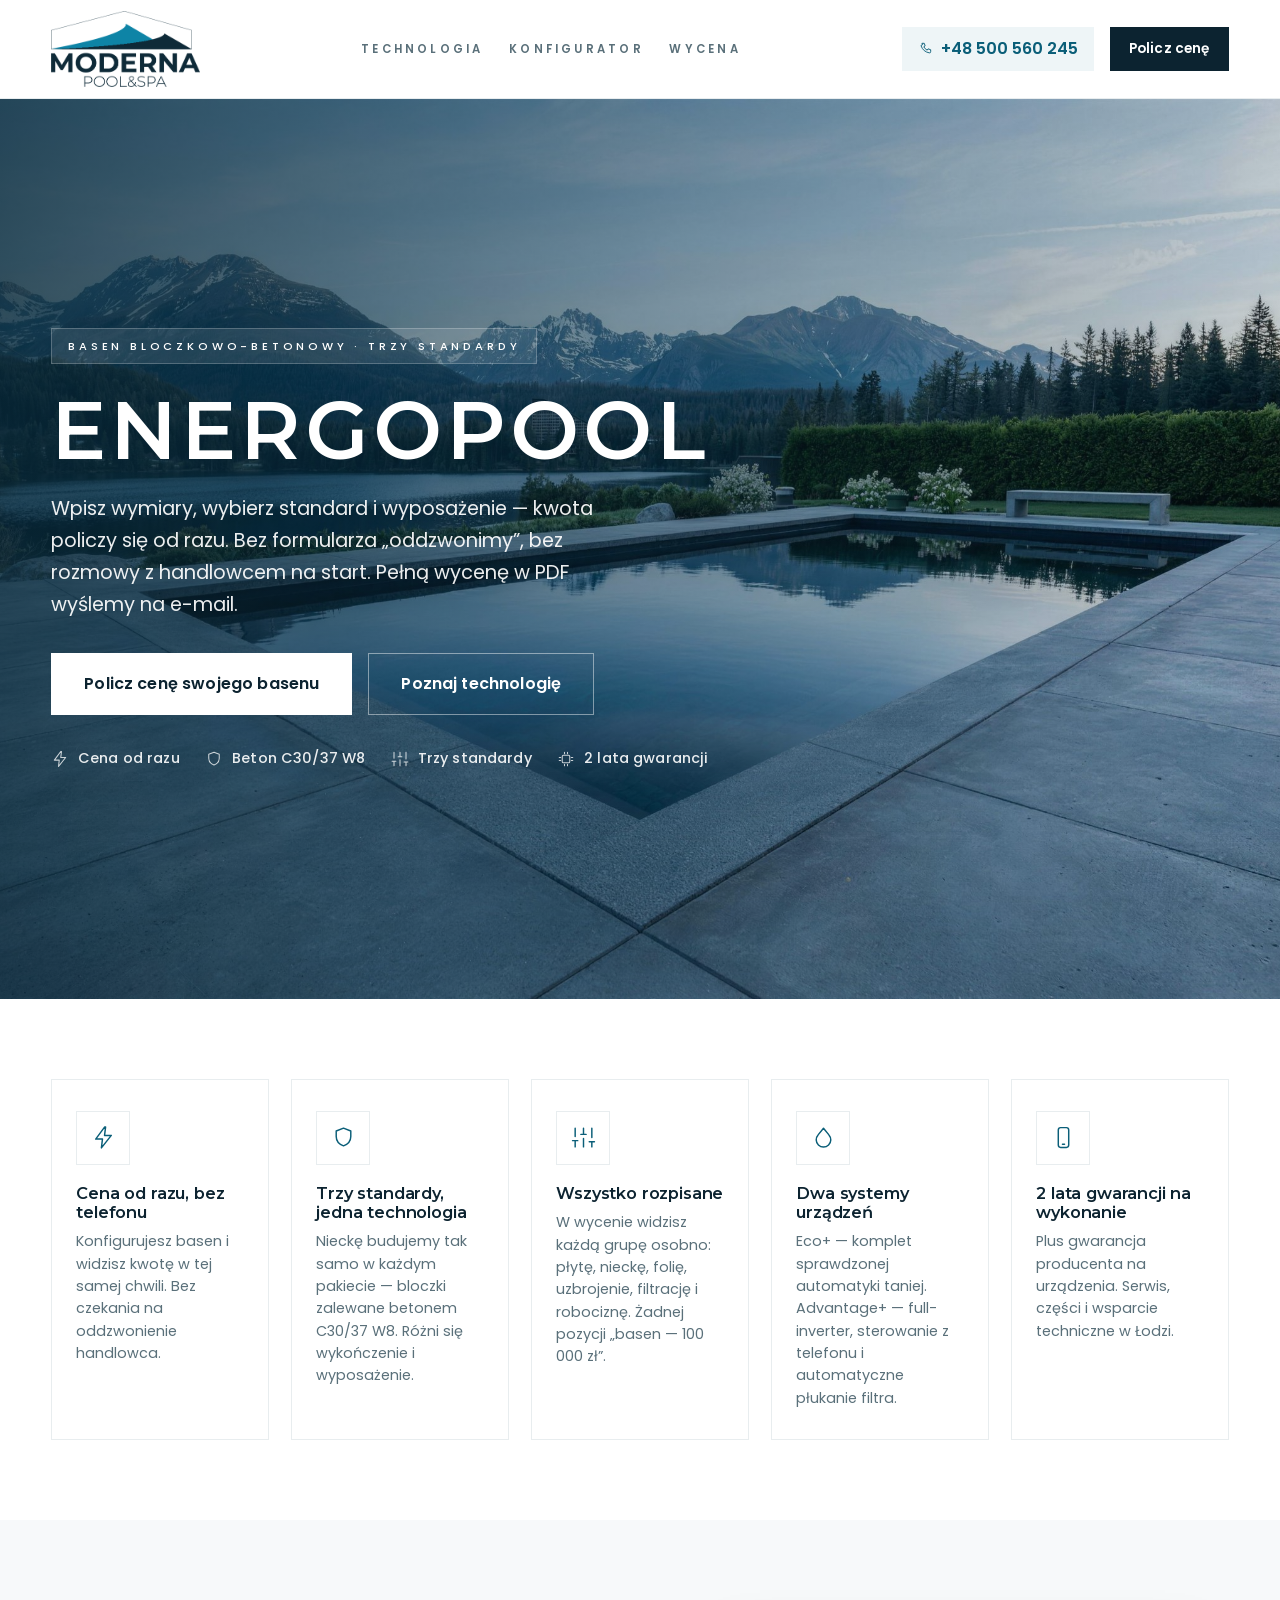
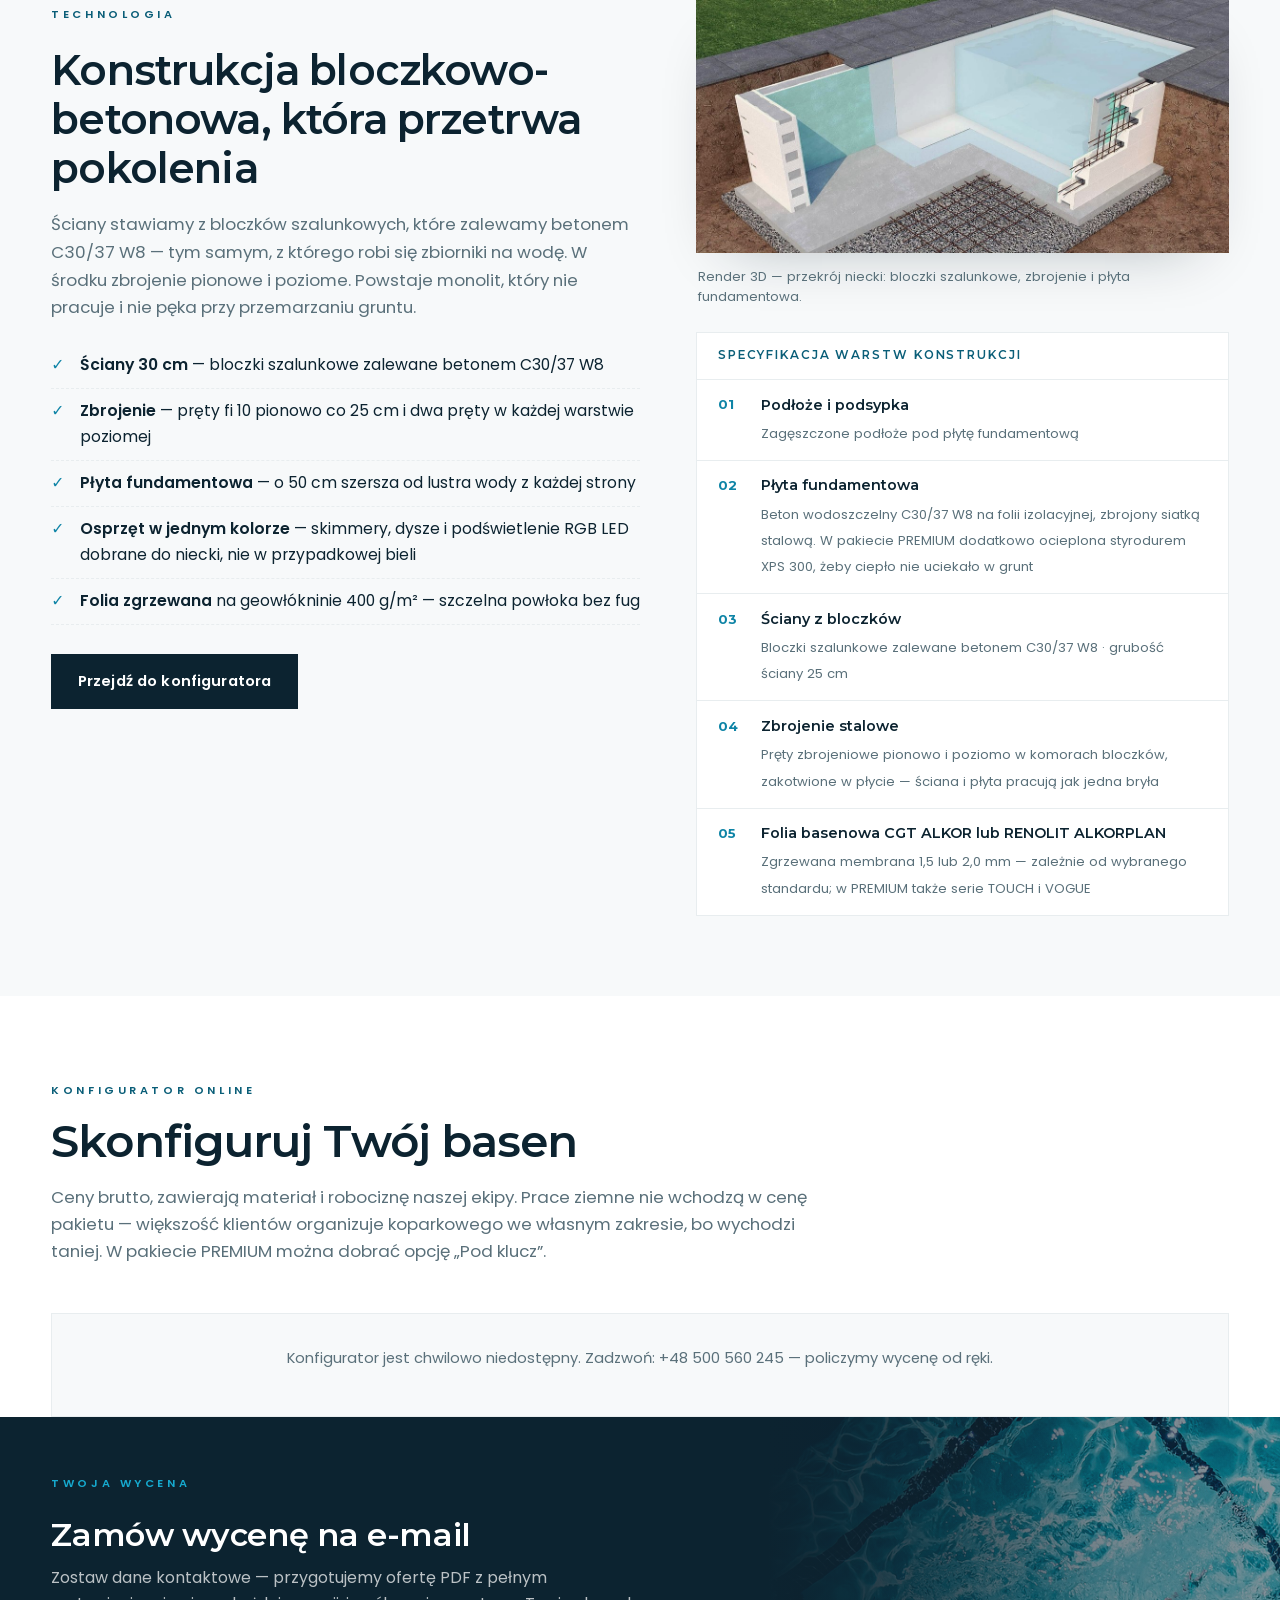
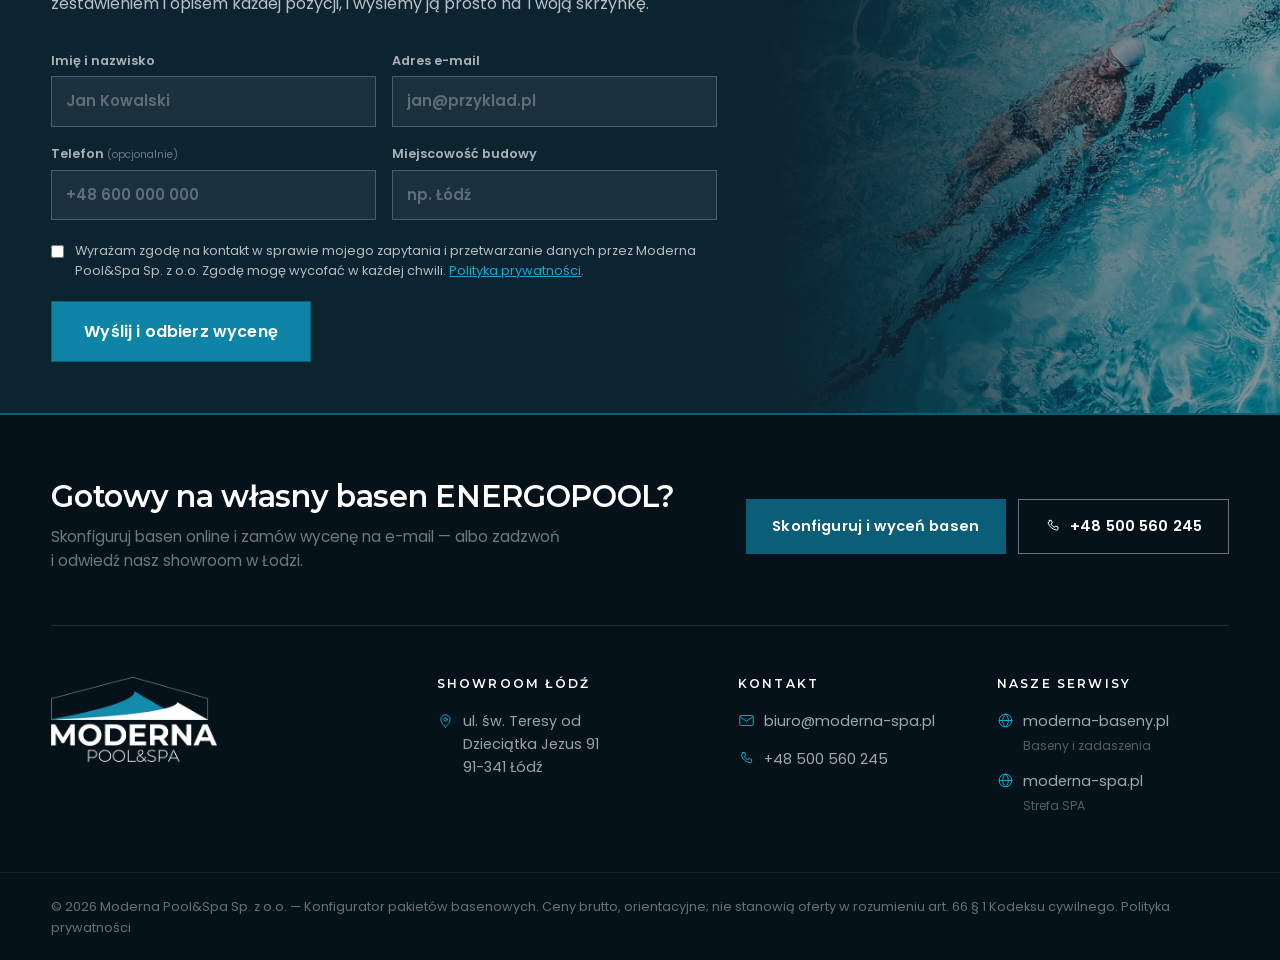
==== commit 9b02ef55: "fix(pakiety): formularz — tlo na full, tresc w kolumnie, bez bialych pasow Poprzednia wersja wyprowa" ====
--- a/pakiety/index.html
+++ b/pakiety/index.html
@@ -7,7 +7,7 @@
 <meta name="description" content="Basen bloczkowo-betonowy w trzech standardach: BASIC, STANDARD i PREMIUM. Skonfiguruj wymiary i wyposażenie, zobacz cenę od razu i odbierz pełną wycenę w PDF.">
 <link rel="stylesheet" href="../assets/fonts/fonts.css">
 <link rel="stylesheet" href="../styles.css?v=21">
-<link rel="stylesheet" href="pakiety.css?v=5">
+<link rel="stylesheet" href="pakiety.css?v=6">
 </head>
 <body>
 
@@ -232,6 +232,6 @@
   </div></div>
 </footer>
 
-<script src="pakiety.js?v=6"></script>
+<script src="pakiety.js?v=8"></script>
 </body>
 </html>
--- a/pakiety/pakiety.css
+++ b/pakiety/pakiety.css
@@ -128,13 +128,26 @@
 .sum-err{margin:0;border-radius:0;background:rgba(220,60,60,.2);border-color:rgba(220,60,60,.45);color:#ffdede;text-align:center}
 
 /* ---------- formularz ---------- */
-/* Formularz na CAŁĄ szerokość okna — dotąd ciemny blok siedział w kolumnie treści
-   i dookoła zostawały białe ramki. `calc(50% - 50vw)` wyprowadza go poza `.wrap`. */
-.pk-order{padding:0 0 clamp(2.6rem,5vw,4rem)}
-.pk-order .order-cta{margin:3rem calc(50% - 50vw) 0;padding:clamp(2rem,4vw,3.6rem) clamp(1.2rem,6vw,5rem);max-width:100vw}
-/* Zdjęcie wypełnia swoją połowę do samych krawędzi bloku, bez marginesu z prawej i u góry. */
-.pk-order .order-media{margin:calc(-1*clamp(2rem,4vw,3.6rem)) calc(-1*clamp(1.2rem,6vw,5rem)) calc(-1*clamp(2rem,4vw,3.6rem)) 0;min-height:100%}
-@media(max-width:900px){.pk-order .order-media{display:none}}
+/* Formularz: TŁO na całą szerokość okna, TREŚĆ w kolumnie jak reszta strony.
+   Sekcja nie ma marginesów pionowych — inaczej nad i pod ciemnym blokiem zostają
+   białe pasy. `calc(50% - 50vw)` wyprowadza tło poza .container (min(1600px, 92vw)),
+   a lewy padding wraca do szerokości kolumny, więc tekst nie ucieka na skraj ekranu. */
+/* Sekcja kroków ma 80 px dolnego paddingu — tuż nad ciemnym blokiem zostawał z tego
+   biały pas. Odstęp daje już własny padding bloku formularza. */
+.configurator{padding-bottom:0}
+.pk-order{padding:0;margin:0}
+.pk-order .order-cta{
+  margin:0 calc(50% - 50vw);
+  padding:clamp(2rem,4vw,3.6rem) 0;
+  max-width:100vw;
+}
+.pk-order .order-inner{padding-left:max(4vw, calc(50vw - min(1600px, 92vw) / 2))}
+/* Zdjęcie dobija do prawej krawędzi ekranu i wypełnia całą wysokość bloku. */
+.pk-order .order-media{margin:calc(-1*clamp(2rem,4vw,3.6rem)) 0 calc(-1*clamp(2rem,4vw,3.6rem)) 0;min-height:100%}
+@media(max-width:900px){
+  .pk-order .order-media{display:none}
+  .pk-order .order-inner{padding-right:max(4vw, calc(50vw - min(1600px, 92vw) / 2))}
+}
 .order-fields{display:grid;grid-template-columns:repeat(2,1fr);gap:1rem;margin-top:1.3rem}
 .order-fields label{display:block;font-size:.8rem;color:rgba(255,255,255,.65);font-weight:600}
 .order-fields label small{font-weight:400;opacity:.6}
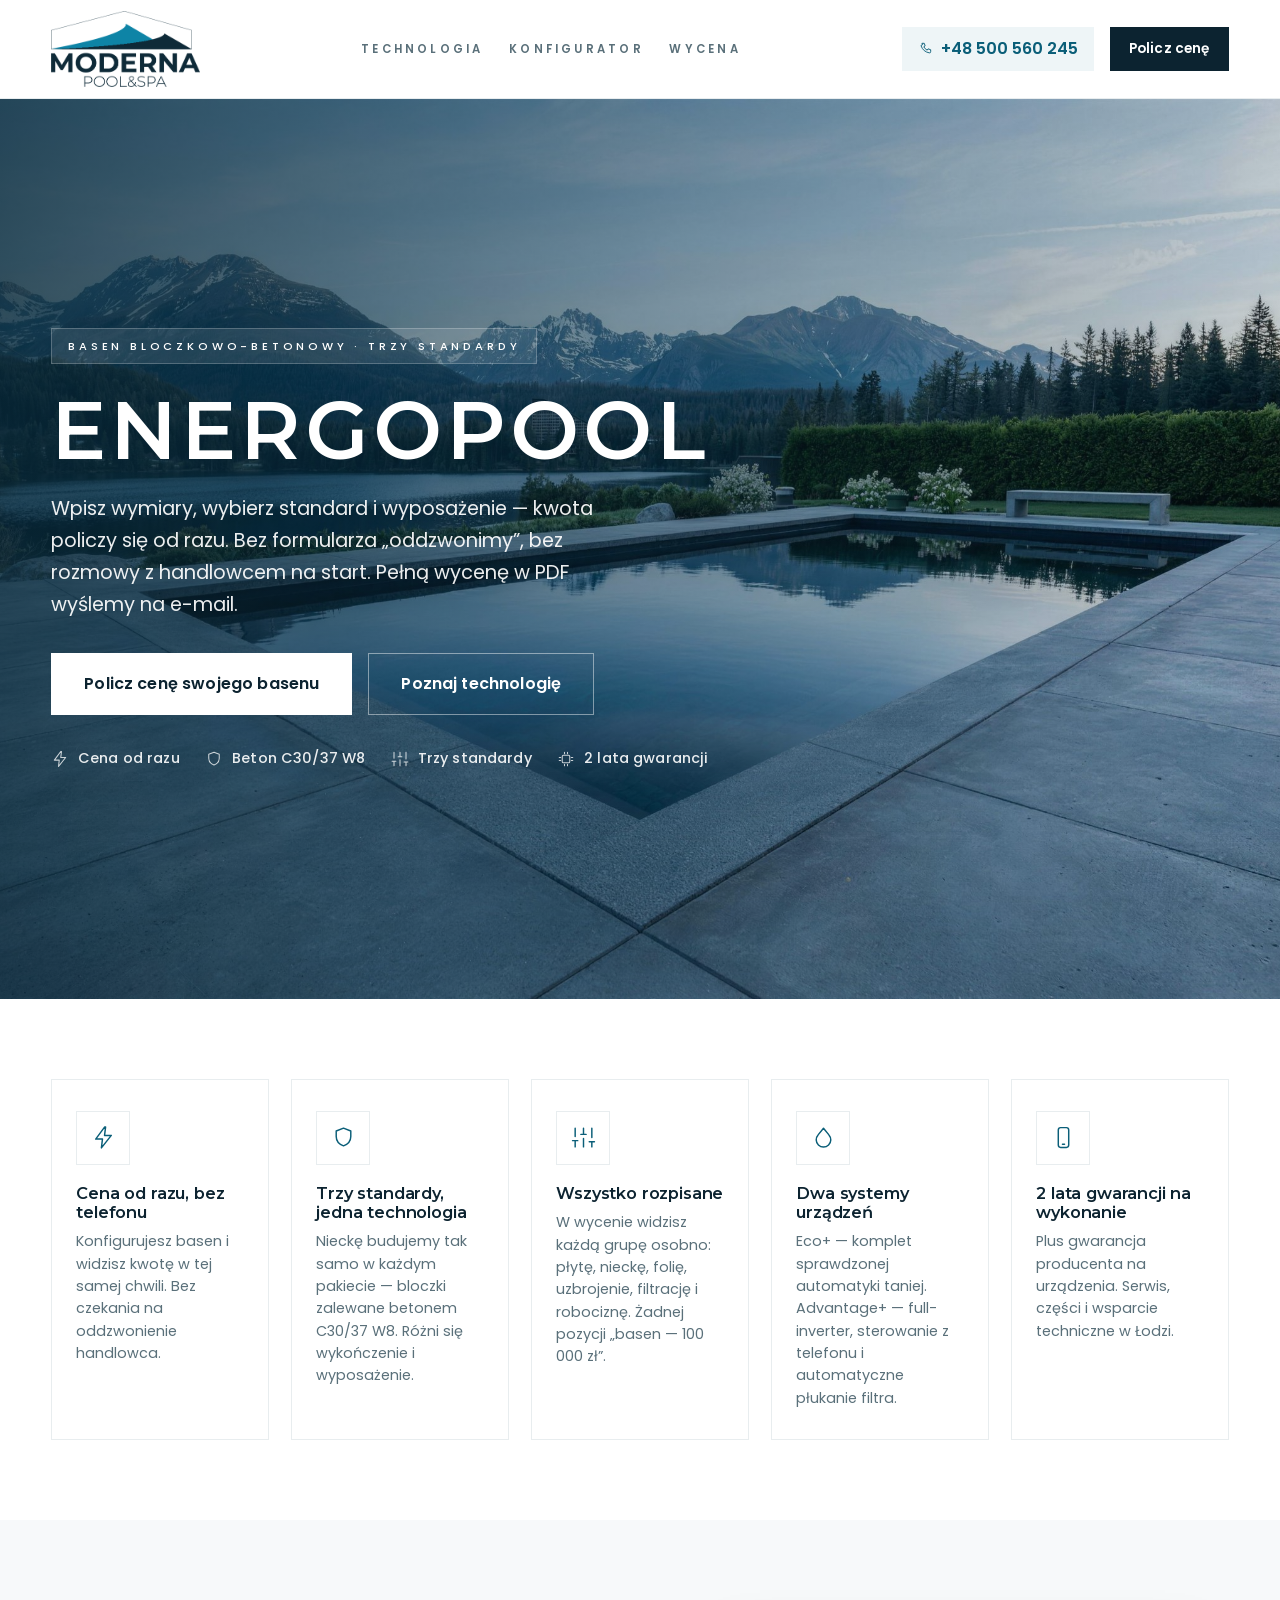
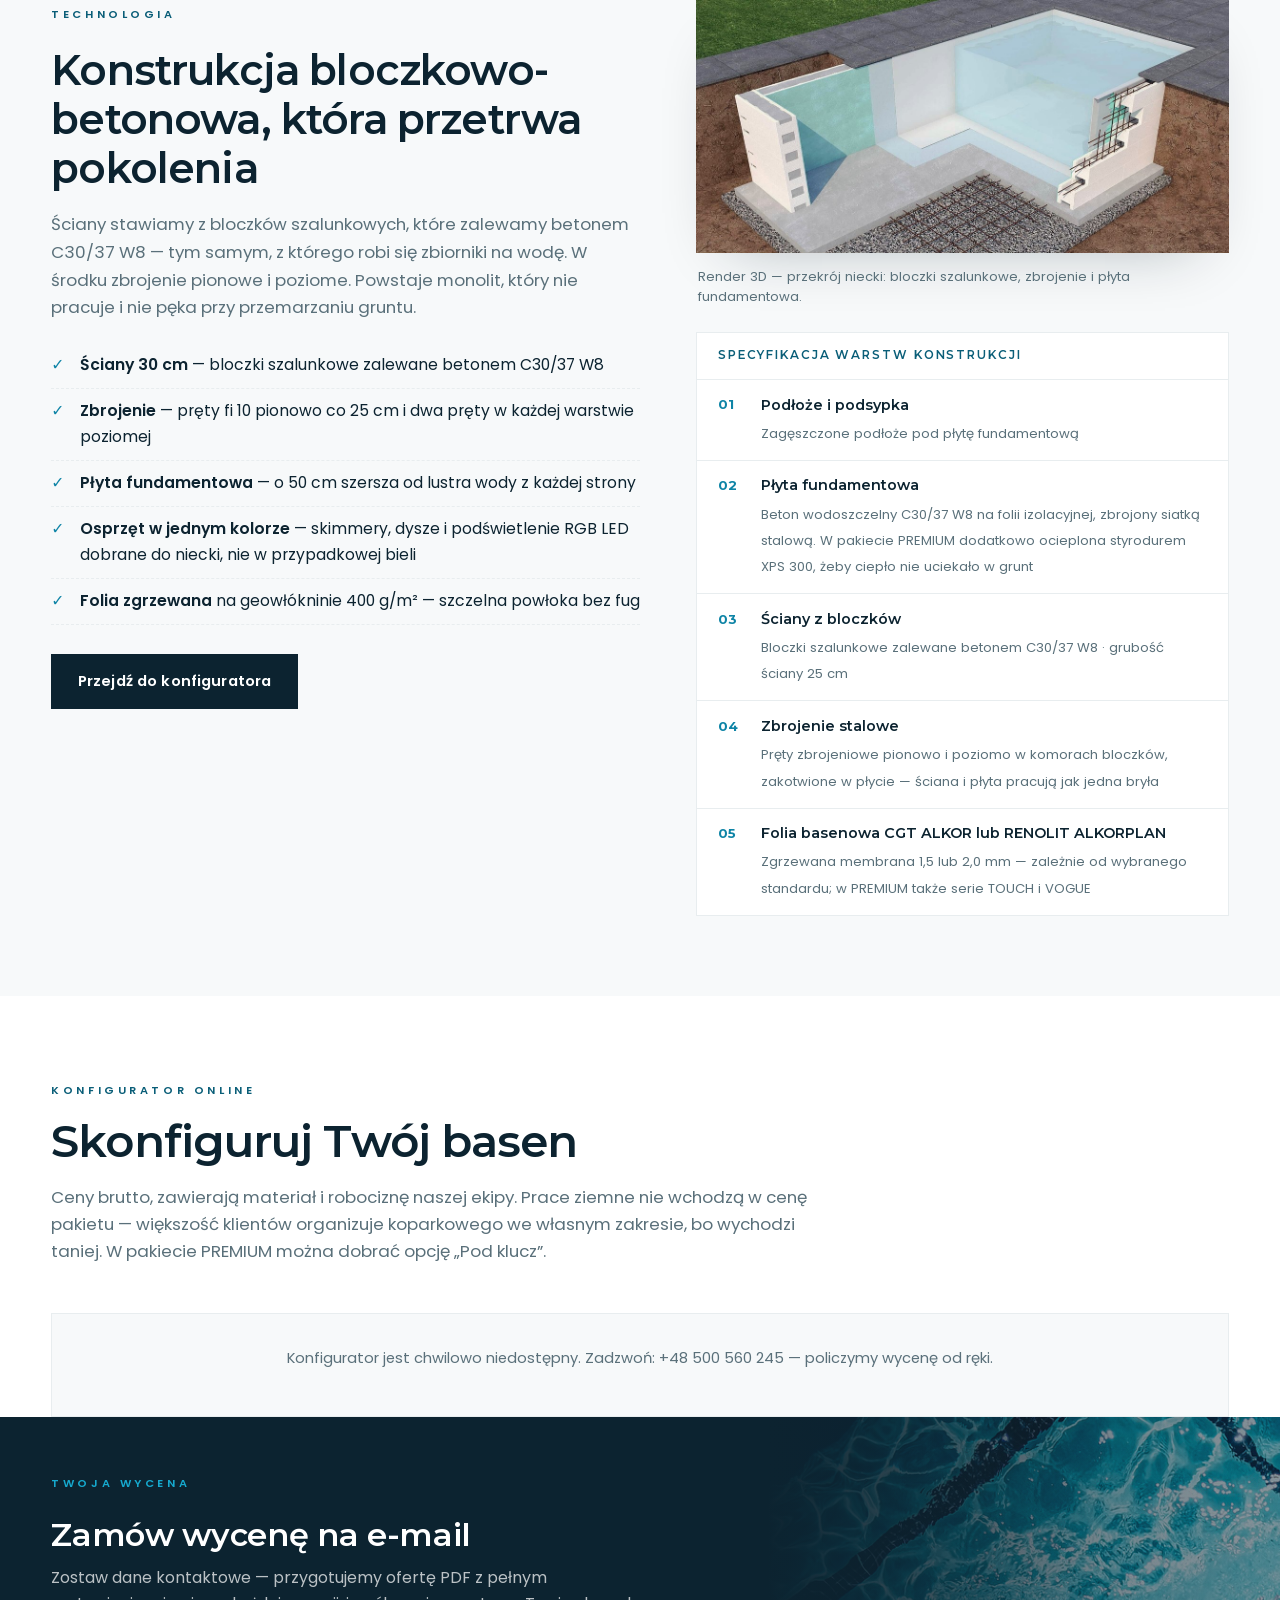
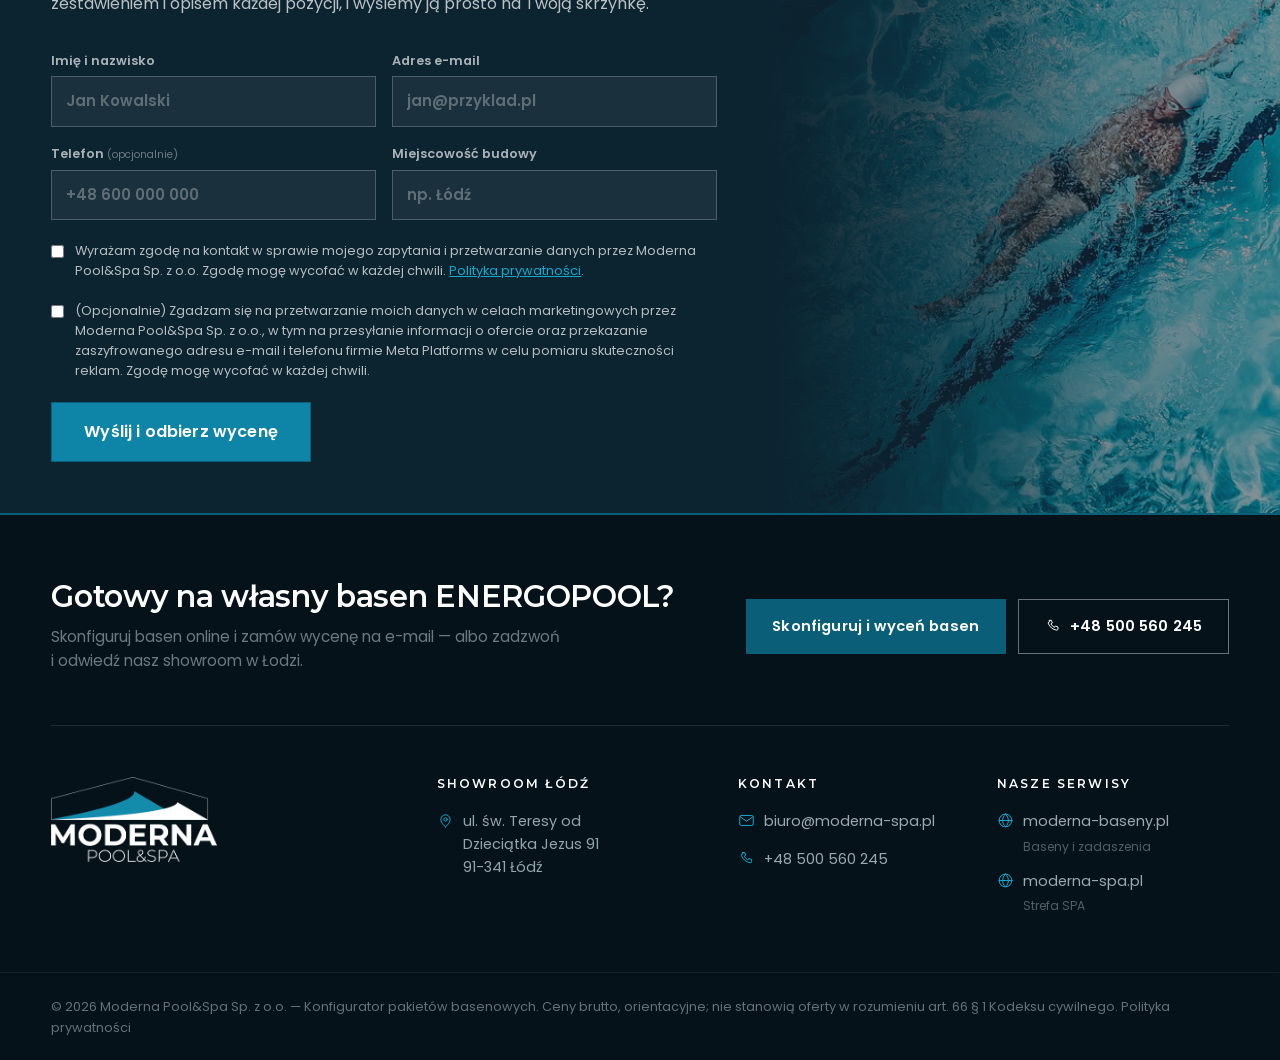
==== commit f923a912: "feat(pakiety): osobna, dobrowolna zgoda marketingowa + atrybucja kampanii w zapytaniu Co-Authored-By" ====
--- a/pakiety/index.html
+++ b/pakiety/index.html
@@ -7,7 +7,7 @@
 <meta name="description" content="Basen bloczkowo-betonowy w trzech standardach: BASIC, STANDARD i PREMIUM. Skonfiguruj wymiary i wyposażenie, zobacz cenę od razu i odbierz pełną wycenę w PDF.">
 <link rel="stylesheet" href="../assets/fonts/fonts.css">
 <link rel="stylesheet" href="../styles.css?v=21">
-<link rel="stylesheet" href="pakiety.css?v=6">
+<link rel="stylesheet" href="pakiety.css?v=7">
 </head>
 <body>
 
@@ -170,6 +170,12 @@
               Moderna Pool&amp;Spa Sp. z o.o. Zgodę mogę wycofać w każdej chwili.
               <a href="../polityka-prywatnosci.html" target="_blank" rel="noopener">Polityka prywatności</a>.</span>
           </label>
+          <label class="consent"><input type="checkbox" id="ordMkt">
+            <span>(Opcjonalnie) Zgadzam się na przetwarzanie moich danych w celach marketingowych przez
+              Moderna Pool&amp;Spa Sp. z o.o., w tym na przesyłanie informacji o ofercie oraz przekazanie
+              zaszyfrowanego adresu e-mail i telefonu firmie Meta Platforms w celu pomiaru skuteczności reklam.
+              Zgodę mogę wycofać w każdej chwili.</span>
+          </label>
           <div class="lead-err" id="ordErr" hidden></div>
           <button type="submit" class="btn btn-primary btn-lg" id="ordSubmit">Wyślij i odbierz wycenę</button>
         </form>
@@ -232,6 +238,6 @@
   </div></div>
 </footer>
 
-<script src="pakiety.js?v=8"></script>
+<script src="pakiety.js?v=10"></script>
 </body>
 </html>
--- a/pakiety/pakiety.css
+++ b/pakiety/pakiety.css
@@ -66,6 +66,7 @@
 /* .size-tile w styles.css powstało dla <div> — jako <button> nie dziedziczy fontu ani szerokości. */
 .size-grid button.size-tile{font:inherit;color:var(--ink);width:100%;display:block}
 /* Nagłówek serii folii wewnątrz kroku — pakiet może dopuszczać kilka serii. */
+.pk-siatka-1{grid-template-columns:1fr}
 .pk-seria{margin:1.2rem 0 .5rem;font-size:.86rem;color:var(--ink-soft)}
 .pk-seria:first-of-type{margin-top:.6rem}
 .pk-seria strong{font-family:'Montserrat',sans-serif;font-size:.95rem;color:var(--ink)}
@@ -197,3 +198,13 @@
 /* Kafelki z opisem pod nazwą — węższe siatki, bo tekst łamał się po dwa słowa */
 .pk-siatka.pk-siatka-opis{grid-template-columns:repeat(2,1fr)}
 }
+
+/* Basen ponad zakres konfiguratora — zamiast ceny tłumaczymy dlaczego i kierujemy do wyceny. */
+.pk-limit {
+  margin: 16px 0 4px;
+  padding: 16px 18px;
+  border: 1px solid var(--pk-akcent, #1cbcf2);
+  background: rgba(28, 188, 242, .06);
+}
+.pk-limit strong { display: block; font-size: 15px; margin-bottom: 6px; }
+.pk-limit p { margin: 0 0 12px; font-size: 14px; line-height: 1.55; opacity: .85; }
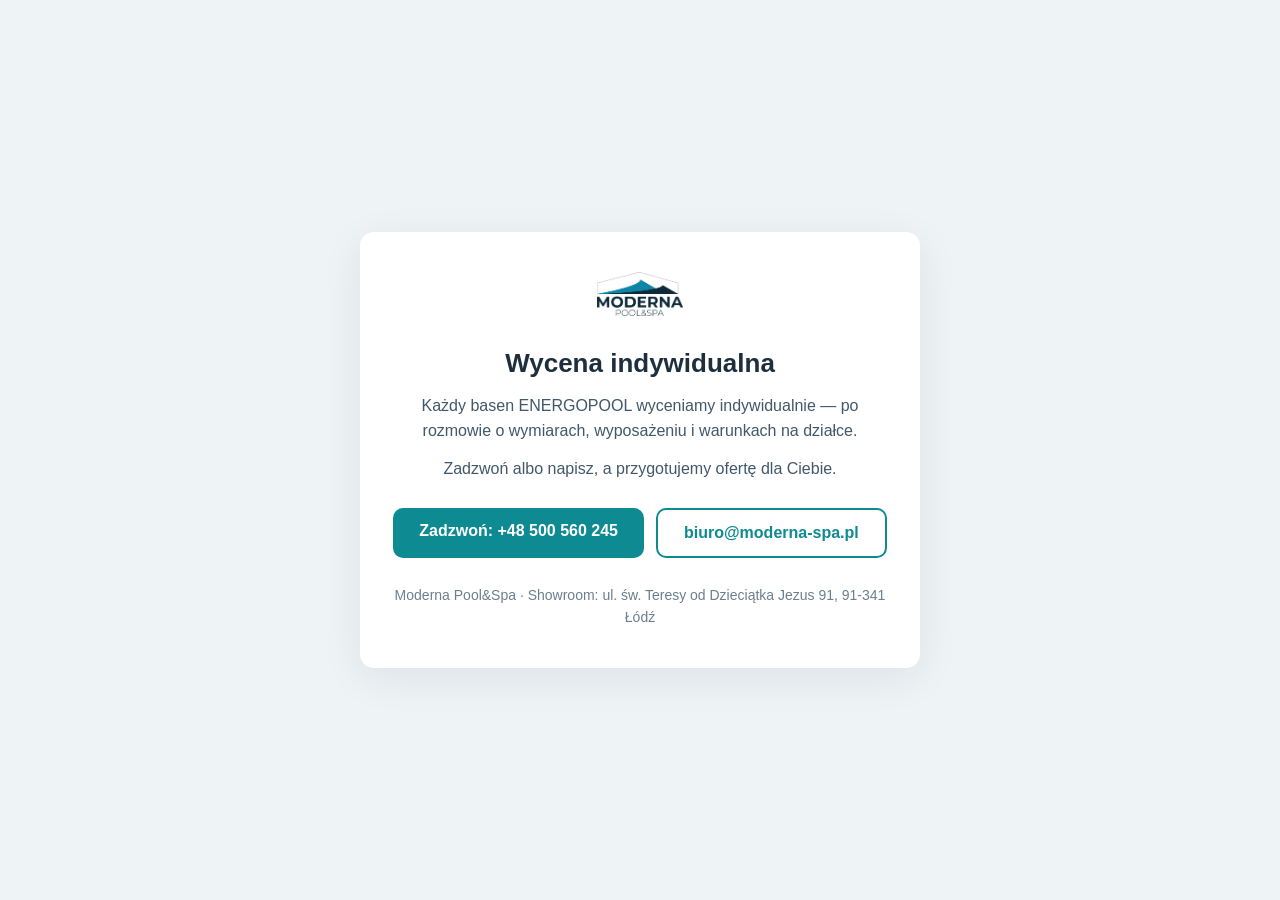
==== commit bb724476: "fix: publiczny konfigurator i landing pakietów wyłączone — strona „Wycena indywidualna” Obcy wykonaw" ====
--- a/pakiety/index.html
+++ b/pakiety/index.html
@@ -3,241 +3,45 @@
 <head>
 <meta charset="UTF-8">
 <meta name="viewport" content="width=device-width, initial-scale=1.0">
-<title>Baseny betonowe — trzy standardy, wycena online | Moderna Pool&amp;Spa</title>
-<meta name="description" content="Basen bloczkowo-betonowy w trzech standardach: BASIC, STANDARD i PREMIUM. Skonfiguruj wymiary i wyposażenie, zobacz cenę od razu i odbierz pełną wycenę w PDF.">
-<link rel="stylesheet" href="../assets/fonts/fonts.css">
-<link rel="stylesheet" href="../styles.css?v=21">
-<link rel="stylesheet" href="pakiety.css?v=7">
+<title>Wycena indywidualna — Moderna Pool&amp;Spa</title>
+<!--
+  KONFIGURATOR WYŁĄCZONY 27.10.2026 (decyzja właściciela).
+
+  Z publicznego konfiguratora korzystali obcy wykonawcy — generowali na nim wyceny i wysyłali
+  je swoim klientom jako własne. Wyceny basenów robimy teraz wyłącznie indywidualnie.
+  API wyceny w CRM odmawia żądaniom bez sesji (lib/cors.ts, PUBLICZNA_WYCENA_WYLACZONA),
+  a stary cennik (data.js) i logika (app.js) zniknęły z serwowanych plików — zostają w historii git.
+-->
+<meta name="robots" content="noindex, follow">
+<style>
+  :root { color-scheme: light; }
+  * { box-sizing: border-box; }
+  body { margin: 0; min-height: 100vh; display: flex; align-items: center; justify-content: center;
+    padding: 24px 16px; background: #eef3f5; color: #1d2f3d;
+    font-family: Montserrat, -apple-system, BlinkMacSystemFont, "Segoe UI", Roboto, Arial, sans-serif; }
+  .card { max-width: 560px; width: 100%; background: #fff; border-radius: 14px; padding: 40px 32px;
+    box-shadow: 0 10px 40px rgba(29, 47, 61, .08); text-align: center; }
+  .logo { height: 44px; margin-bottom: 28px; }
+  h1 { font-size: 26px; margin: 0 0 14px; }
+  p { font-size: 16px; line-height: 1.6; color: #42586a; margin: 0 0 12px; }
+  .akcje { display: flex; flex-wrap: wrap; gap: 12px; justify-content: center; margin-top: 26px; }
+  .btn { display: inline-block; padding: 14px 26px; border-radius: 10px; font-weight: 600; font-size: 16px;
+    text-decoration: none; background: #0E8A93; color: #fff; }
+  .btn.ghost { background: #fff; color: #0E8A93; border: 2px solid #0E8A93; }
+  address { font-style: normal; margin-top: 26px; font-size: 14px; color: #6b7f8e; line-height: 1.6; }
+</style>
 </head>
 <body>
-
-<!-- ================= HEADER ================= -->
-<header class="site-header" id="top">
-  <div class="container header-inner">
-    <a href="#top" class="brand">
-      <img src="../assets/logo-dark.png" alt="Moderna Pool&Spa" class="brand-mark">
-    </a>
-    <nav class="main-nav">
-      <a href="#technologia">Technologia</a>
-      <a href="#konfigurator">Konfigurator</a>
-      <a href="#wycena">Wycena</a>
-    </nav>
-    <div class="header-actions">
-      <a href="tel:+48500560245" class="header-phone">
-        <span class="ico" data-icon="phone"></span> +48 500 560 245
-      </a>
-      <a href="#konfigurator" class="btn btn-primary btn-sm">Policz cenę</a>
-    </div>
+<main class="card">
+  <img src="../assets/logo-dark.png" alt="Moderna Pool&amp;Spa" class="logo">
+  <h1>Wycena indywidualna</h1>
+  <p>Każdy basen ENERGOPOOL wyceniamy indywidualnie — po rozmowie o wymiarach, wyposażeniu i&nbsp;warunkach na działce.</p>
+  <p>Zadzwoń albo napisz, a&nbsp;przygotujemy ofertę dla Ciebie.</p>
+  <div class="akcje">
+    <a class="btn" href="tel:+48500560245">Zadzwoń: +48 500 560 245</a>
+    <a class="btn ghost" href="mailto:biuro@moderna-spa.pl?subject=Wycena%20basenu%20ENERGOPOOL">biuro@moderna-spa.pl</a>
   </div>
-</header>
-
-<!-- ================= HERO ================= -->
-<section class="hero" style="background-image:url('../assets/hero-energopool.jpg')">
-  <div class="hero-overlay"></div>
-  <div class="container">
-    <div class="hero-content">
-      <span class="hero-kicker">Basen bloczkowo-betonowy · trzy standardy</span>
-      <h1>ENERGOPOOL</h1>
-      <p class="hero-lead">Wpisz wymiary, wybierz standard i wyposażenie — kwota policzy się od razu.
-        Bez formularza „oddzwonimy”, bez rozmowy z handlowcem na start. Pełną wycenę w PDF wyślemy na e-mail.</p>
-      <div class="hero-cta">
-        <a href="#konfigurator" class="btn btn-primary btn-lg">Policz cenę swojego basenu</a>
-        <a href="#technologia" class="btn btn-ghost btn-lg">Poznaj technologię</a>
-      </div>
-      <ul class="hero-badges">
-        <li><span class="ico" data-icon="bolt"></span> Cena od razu</li>
-        <li><span class="ico" data-icon="shield"></span> Beton C30/37 W8</li>
-        <li><span class="ico" data-icon="sliders"></span> Trzy standardy</li>
-        <li><span class="ico" data-icon="cpu"></span> 2 lata gwarancji</li>
-      </ul>
-    </div>
-  </div>
-</section>
-
-<!-- ================= FEATURES ================= -->
-<section class="features">
-  <div class="container">
-    <div class="feature-grid">
-      <div class="feature"><div class="f-ico"><span class="ico" data-icon="bolt"></span></div><h3>Cena od razu, bez telefonu</h3><p>Konfigurujesz basen i widzisz kwotę w tej samej chwili. Bez czekania na oddzwonienie handlowca.</p></div>
-      <div class="feature"><div class="f-ico"><span class="ico" data-icon="shield"></span></div><h3>Trzy standardy, jedna technologia</h3><p>Nieckę budujemy tak samo w każdym pakiecie — bloczki zalewane betonem C30/37 W8. Różni się wykończenie i wyposażenie.</p></div>
-      <div class="feature"><div class="f-ico"><span class="ico" data-icon="sliders"></span></div><h3>Wszystko rozpisane</h3><p>W wycenie widzisz każdą grupę osobno: płytę, nieckę, folię, uzbrojenie, filtrację i robociznę. Żadnej pozycji „basen — 100 000 zł”.</p></div>
-      <div class="feature"><div class="f-ico"><span class="ico" data-icon="droplet"></span></div><h3>Dwa systemy urządzeń</h3><p>Eco+ — komplet sprawdzonej automatyki taniej. Advantage+ — full-inverter, sterowanie z telefonu i automatyczne płukanie filtra.</p></div>
-      <div class="feature"><div class="f-ico"><span class="ico" data-icon="smartphone"></span></div><h3>2 lata gwarancji na wykonanie</h3><p>Plus gwarancja producenta na urządzenia. Serwis, części i wsparcie techniczne w Łodzi.</p></div>
-    </div>
-  </div>
-</section>
-
-<!-- ================= TECHNOLOGIA ================= -->
-<section class="tech" id="technologia">
-  <div class="container tech-inner">
-    <div class="tech-text">
-      <span class="section-kicker">Technologia</span>
-      <h2>Konstrukcja bloczkowo-betonowa, która przetrwa pokolenia</h2>
-      <p>Ściany stawiamy z bloczków szalunkowych, które zalewamy betonem C30/37 W8 — tym samym,
-        z którego robi się zbiorniki na wodę. W środku zbrojenie pionowe i poziome. Powstaje monolit,
-        który nie pracuje i nie pęka przy przemarzaniu gruntu.</p>
-      <ul class="tech-list">
-        <li><strong>Ściany 30 cm</strong> — bloczki szalunkowe zalewane betonem C30/37 W8</li>
-        <li><strong>Zbrojenie</strong> — pręty fi 10 pionowo co 25 cm i dwa pręty w każdej warstwie poziomej</li>
-        <li><strong>Płyta fundamentowa</strong> — o 50 cm szersza od lustra wody z każdej strony</li>
-        <li><strong>Osprzęt w jednym kolorze</strong> — skimmery, dysze i podświetlenie RGB LED dobrane do niecki, nie w przypadkowej bieli</li>
-        <li><strong>Folia zgrzewana</strong> na geowłókninie 400 g/m² — szczelna powłoka bez fug</li>
-      </ul>
-      <a href="#konfigurator" class="btn btn-primary">Przejdź do konfiguratora</a>
-    </div>
-    <div class="tech-media">
-      <img src="../assets/konstrukcja.jpg" alt="Render 3D przekroju niecki basenowej w technologii bloczkowo-betonowej">
-      <p class="tech-caption">Render 3D — przekrój niecki: bloczki szalunkowe, zbrojenie i płyta fundamentowa.</p>
-      <div class="layers">
-        <h4 class="layers-title">Specyfikacja warstw konstrukcji</h4>
-        <ol class="layers-list">
-          <li><span class="ln">01</span><div class="lc"><strong>Podłoże i podsypka</strong><span>Zagęszczone podłoże pod płytę fundamentową</span></div></li>
-          <li><span class="ln">02</span><div class="lc"><strong>Płyta fundamentowa</strong><span>Beton wodoszczelny C30/37 W8 na folii izolacyjnej, zbrojony siatką stalową. W pakiecie PREMIUM dodatkowo ocieplona styrodurem XPS 300, żeby ciepło nie uciekało w grunt</span></div></li>
-          <li><span class="ln">03</span><div class="lc"><strong>Ściany z bloczków</strong><span>Bloczki szalunkowe zalewane betonem C30/37 W8 · grubość ściany 25 cm</span></div></li>
-          <li><span class="ln">04</span><div class="lc"><strong>Zbrojenie stalowe</strong><span>Pręty zbrojeniowe pionowo i poziomo w komorach bloczków, zakotwione w płycie — ściana i płyta pracują jak jedna bryła</span></div></li>
-          <li><span class="ln">05</span><div class="lc"><strong>Folia basenowa CGT ALKOR lub RENOLIT ALKORPLAN</strong><span>Zgrzewana membrana 1,5 lub 2,0 mm — zależnie od wybranego standardu; w PREMIUM także serie TOUCH i VOGUE</span></div></li>
-        </ol>
-      </div>
-    </div>
-  </div>
-</section>
-
-<!-- ================= KONFIGURATOR ================= -->
-<section class="configurator" id="konfigurator">
-  <div class="container">
-    <div class="section-head">
-      <span class="section-kicker">Konfigurator online</span>
-      <h2>Skonfiguruj Twój basen</h2>
-      <p>Ceny brutto, zawierają materiał i robociznę naszej ekipy. Prace ziemne nie wchodzą w cenę
-        pakietu — większość klientów organizuje koparkowego we własnym zakresie, bo wychodzi taniej.
-        W pakiecie PREMIUM można dobrać opcję „Pod klucz”.</p>
-    </div>
-
-    <div class="config-layout">
-      <div class="config-main" id="kroki">
-        <!-- Kroki renderuje pakiety.js po pobraniu katalogu z API -->
-        <div class="step pk-loading" id="ladowanie"><p class="step-sub">Wczytuję konfigurator…</p></div>
-      </div>
-    </div>
-  </div>
-</section>
-
-<!-- Pasek ceny — trzyma się dołu ekranu, żeby kwota była widoczna przy każdym kroku.
-     Zastępuje boczną kolumnę, która nie mieści się w układzie pełnej szerokości. -->
-<div class="pk-pasek" id="pasekCeny" hidden>
-  <div class="container pk-pasek-inner">
-    <div class="pk-pasek-opis">
-      <strong id="sumStandard">ENERGOPOOL</strong>
-      <span id="sumWymiar">—</span>
-    </div>
-    <div class="pk-pasek-cena">
-      <span>Razem brutto</span>
-      <strong id="sumBrutto">—</strong>
-    </div>
-    <a href="#wycena" class="btn btn-primary">Odbierz wycenę w PDF</a>
-  </div>
-  <div class="lead-err sum-err" id="sumErr" hidden></div>
-</div>
-
-<!-- ================= ZAMÓWIENIE WYCENY ================= -->
-<section class="pk-order" id="wycena">
-  <div class="container">
-    <div class="order-cta">
-      <div class="order-inner">
-        <div class="order-head">
-          <span class="section-kicker">Twoja wycena</span>
-          <h3>Zamów wycenę na e-mail</h3>
-          <p id="ordPodsumowanie">Zostaw dane kontaktowe — przygotujemy ofertę PDF z pełnym zestawieniem
-            i opisem każdej pozycji, i wyślemy ją prosto na Twoją skrzynkę.</p>
-        </div>
-
-        <form class="order-form" id="orderForm" novalidate>
-          <!-- honeypot anty-bot: niewidoczny dla ludzi; boty wypełniają to pole → serwer odrzuca -->
-          <input type="text" id="ordFirma" name="firma" tabindex="-1" autocomplete="off" aria-hidden="true"
-                 style="position:absolute;left:-9999px;width:1px;height:1px;opacity:0;pointer-events:none">
-          <div class="order-fields">
-            <label>Imię i nazwisko
-              <input type="text" id="ordName" autocomplete="name" placeholder="Jan Kowalski"></label>
-            <label>Adres e-mail
-              <input type="email" id="ordEmail" autocomplete="email" placeholder="jan@przyklad.pl"></label>
-            <label>Telefon <small>(opcjonalnie)</small>
-              <input type="tel" id="ordPhone" autocomplete="tel" placeholder="+48 600 000 000"></label>
-            <label>Miejscowość budowy
-              <input type="text" id="ordLoc" autocomplete="address-level2" placeholder="np. Łódź"></label>
-          </div>
-          <label class="consent"><input type="checkbox" id="ordRodo">
-            <span>Wyrażam zgodę na kontakt w sprawie mojego zapytania i przetwarzanie danych przez
-              Moderna Pool&amp;Spa Sp. z o.o. Zgodę mogę wycofać w każdej chwili.
-              <a href="../polityka-prywatnosci.html" target="_blank" rel="noopener">Polityka prywatności</a>.</span>
-          </label>
-          <label class="consent"><input type="checkbox" id="ordMkt">
-            <span>(Opcjonalnie) Zgadzam się na przetwarzanie moich danych w celach marketingowych przez
-              Moderna Pool&amp;Spa Sp. z o.o., w tym na przesyłanie informacji o ofercie oraz przekazanie
-              zaszyfrowanego adresu e-mail i telefonu firmie Meta Platforms w celu pomiaru skuteczności reklam.
-              Zgodę mogę wycofać w każdej chwili.</span>
-          </label>
-          <div class="lead-err" id="ordErr" hidden></div>
-          <button type="submit" class="btn btn-primary btn-lg" id="ordSubmit">Wyślij i odbierz wycenę</button>
-        </form>
-
-        <div class="order-done" id="orderDone" hidden>
-          <h3>Sprawdź skrzynkę e-mail</h3>
-          <p>Wysłaliśmy do Ciebie wiadomość z linkiem potwierdzającym. Kliknij go, a od razu prześlemy
-             pełną ofertę PDF dla konfiguracji, którą wybrałeś. Zajrzyj też do folderu SPAM.</p>
-        </div>
-      </div>
-      <div class="order-media"></div>
-    </div>
-  </div>
-</section>
-
-<!-- ================= STOPKA ================= -->
-<footer class="site-footer">
-  <div class="container">
-    <div class="footer-cta">
-      <div class="footer-cta-text">
-        <h3>Gotowy na własny basen ENERGOPOOL?</h3>
-        <p>Skonfiguruj basen online i&nbsp;zamów wycenę na e-mail — albo zadzwoń i&nbsp;odwiedź nasz showroom w&nbsp;Łodzi.</p>
-      </div>
-      <div class="footer-cta-actions">
-        <a href="#konfigurator" class="btn btn-primary">Skonfiguruj i wyceń basen</a>
-        <a href="tel:+48500560245" class="btn btn-ghost"><span class="ico" data-icon="phone"></span> +48 500 560 245</a>
-      </div>
-    </div>
-  </div>
-  <div class="container footer-inner">
-    <div class="footer-brand">
-      <img src="../assets/img_002.png" alt="Moderna Pool&Spa" class="brand-mark">
-    </div>
-    <div class="footer-col">
-      <h4>Showroom Łódź</h4>
-      <div class="footer-addr">
-        <span class="ico" data-icon="pin"></span>
-        <address>ul. św. Teresy od Dzieciątka&nbsp;Jezus&nbsp;91<br>91-341 Łódź</address>
-      </div>
-    </div>
-    <div class="footer-col">
-      <h4>Kontakt</h4>
-      <ul class="footer-list">
-        <li><span class="ico" data-icon="mail"></span><a href="mailto:biuro@moderna-spa.pl">biuro@moderna-spa.pl</a></li>
-        <li><span class="ico" data-icon="phone"></span><a href="tel:+48500560245">+48 500 560 245</a></li>
-      </ul>
-    </div>
-    <div class="footer-col">
-      <h4>Nasze serwisy</h4>
-      <ul class="footer-list">
-        <li><span class="ico" data-icon="globe"></span><a class="footer-site" href="https://moderna-baseny.pl" target="_blank" rel="noopener">moderna-baseny.pl<small>Baseny i zadaszenia</small></a></li>
-        <li><span class="ico" data-icon="globe"></span><a class="footer-site" href="https://moderna-spa.pl" target="_blank" rel="noopener">moderna-spa.pl<small>Strefa SPA</small></a></li>
-      </ul>
-    </div>
-  </div>
-  <div class="footer-bottom"><div class="container">
-    © <span id="year"></span> Moderna Pool&amp;Spa Sp. z o.o. — Konfigurator pakietów basenowych.
-    Ceny brutto, orientacyjne; nie stanowią oferty w rozumieniu art. 66 § 1 Kodeksu cywilnego.
-    <a href="../polityka-prywatnosci.html">Polityka prywatności</a>
-  </div></div>
-</footer>
-
-<script src="pakiety.js?v=10"></script>
+  <address>Moderna Pool&amp;Spa · Showroom: ul. św. Teresy od Dzieciątka Jezus 91, 91-341 Łódź</address>
+</main>
 </body>
 </html>
